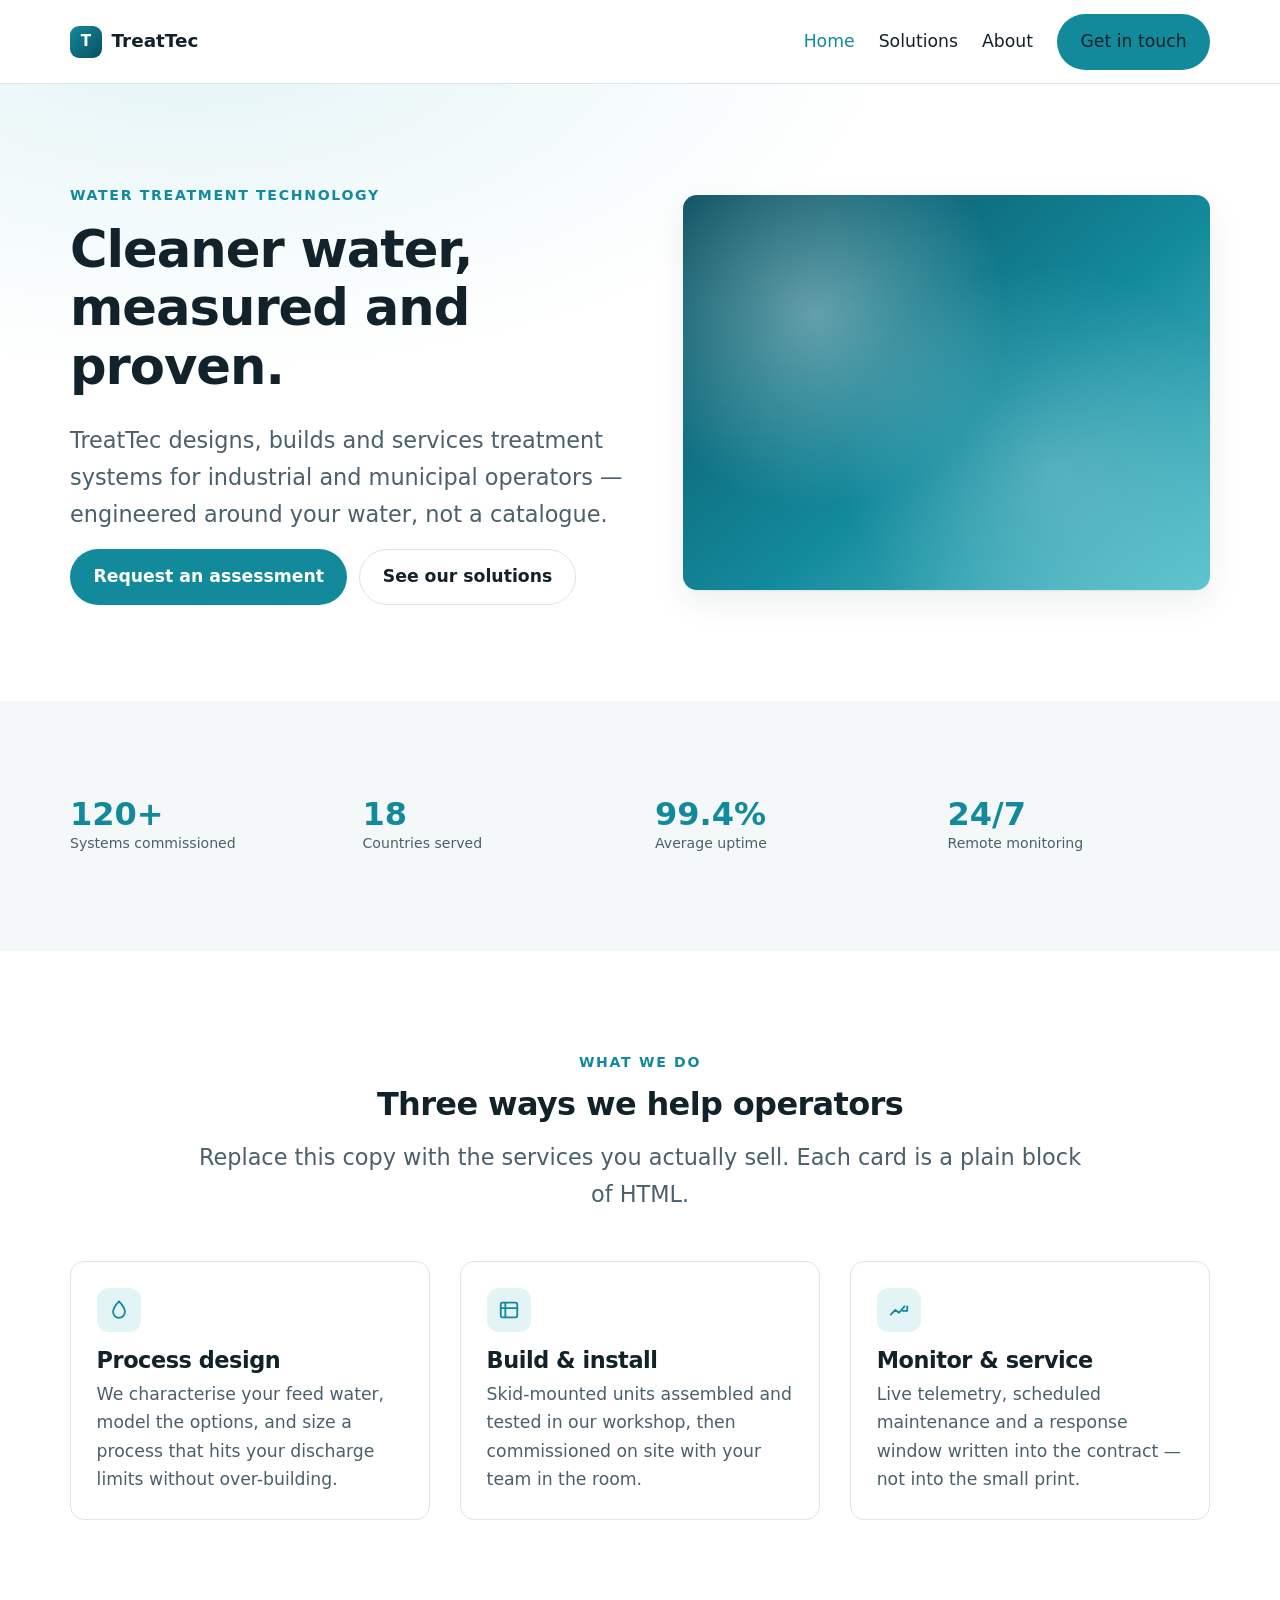
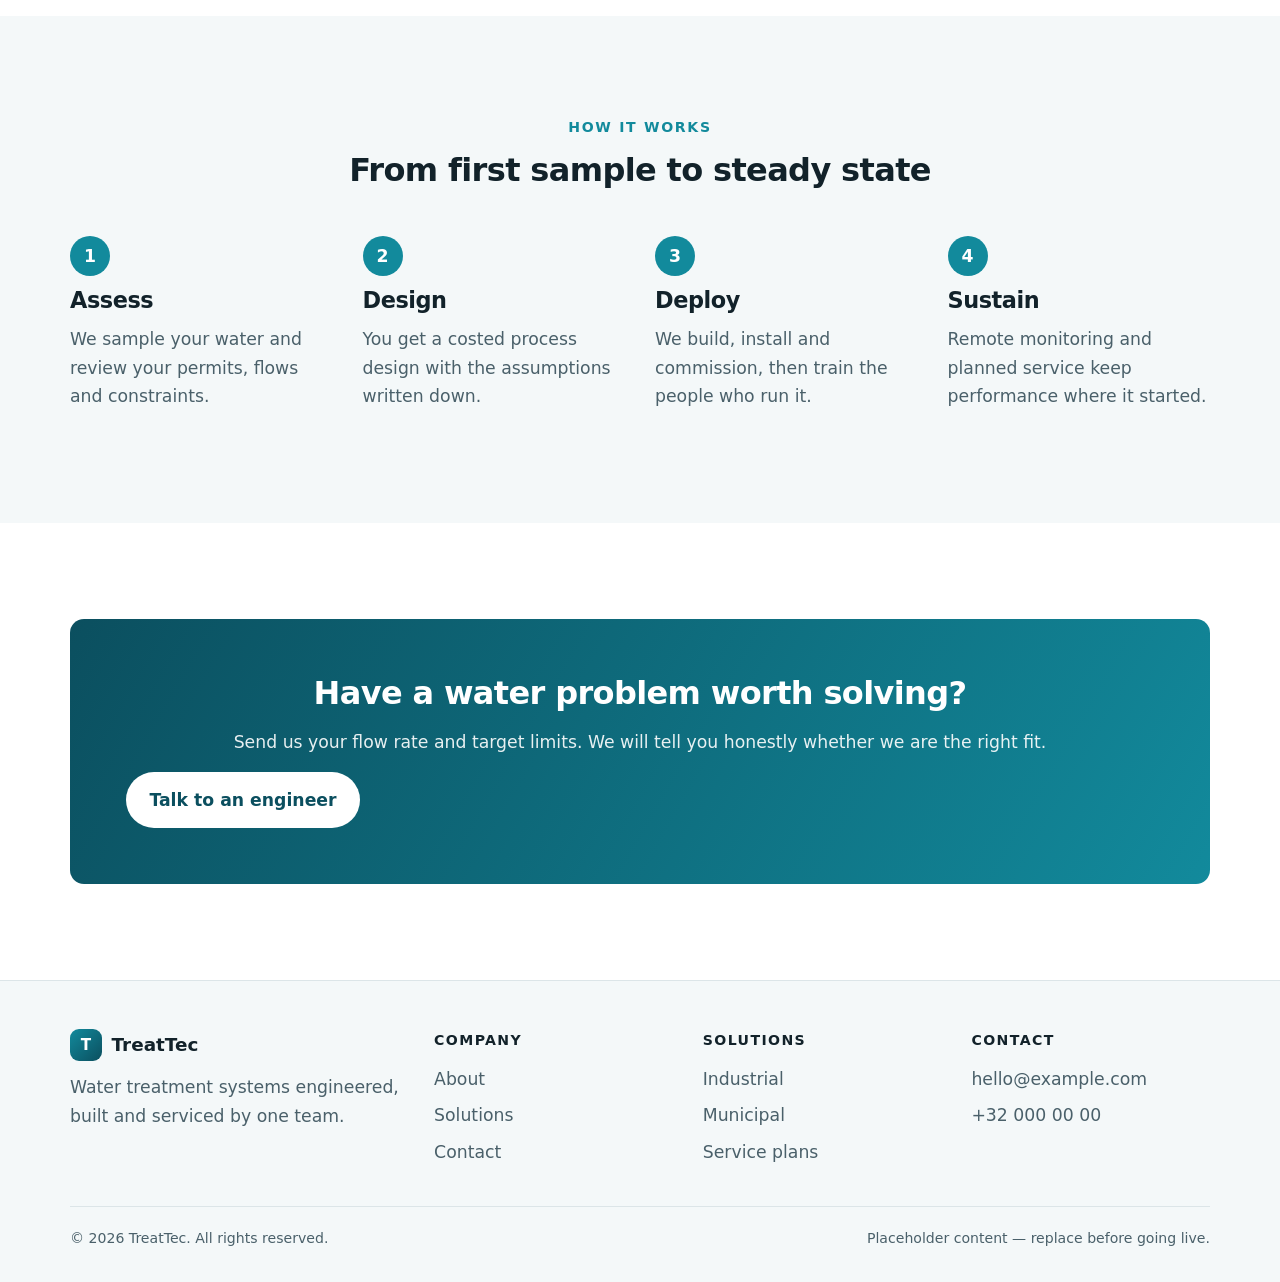
==== index.html @ 1058bcde "Add static website template Four pages (home, solutions, about, contact) plus a 404, built as plain " ====
<!doctype html>
<html lang="en">
<head>
  <meta charset="utf-8">
  <meta name="viewport" content="width=device-width, initial-scale=1">
  <title>TreatTec — Water treatment technology</title>
  <meta name="description" content="TreatTec designs, builds and services water treatment systems for industrial and municipal operators.">
  <link rel="icon" href="data:image/svg+xml,<svg xmlns='http://www.w3.org/2000/svg' viewBox='0 0 32 32'><rect width='32' height='32' rx='8' fill='%23128a9c'/><text x='16' y='22' font-family='Arial' font-size='16' font-weight='bold' fill='white' text-anchor='middle'>T</text></svg>">
  <link rel="stylesheet" href="assets/css/styles.css">
</head>
<body>
  <a class="skip-link" href="#main">Skip to content</a>

  <header class="site-header">
    <div class="wrap nav">
      <a class="brand" href="index.html">
        <span class="brand__mark" aria-hidden="true">T</span>
        TreatTec
      </a>
      <button class="nav__toggle" type="button" aria-expanded="false" aria-controls="nav-links" aria-label="Toggle menu">
        <span aria-hidden="true"></span>
      </button>
      <ul class="nav__links" id="nav-links">
        <li><a href="index.html">Home</a></li>
        <li><a href="solutions.html">Solutions</a></li>
        <li><a href="about.html">About</a></li>
        <li><a class="btn btn--primary" href="contact.html">Get in touch</a></li>
      </ul>
    </div>
  </header>

  <main id="main">

    <!-- ---------------------------------------------------------- hero -->
    <section class="hero">
      <div class="wrap hero__grid">
        <div>
          <span class="eyebrow">Water treatment technology</span>
          <h1>Cleaner water, measured and proven.</h1>
          <p class="lede">
            TreatTec designs, builds and services treatment systems for industrial
            and municipal operators — engineered around your water, not a catalogue.
          </p>
          <div class="btn-row">
            <a class="btn btn--primary" href="contact.html">Request an assessment</a>
            <a class="btn btn--ghost" href="solutions.html">See our solutions</a>
          </div>
        </div>
        <div class="hero__panel" role="img" aria-label="Abstract illustration of treated water"></div>
      </div>
    </section>

    <!-- --------------------------------------------------------- stats -->
    <section class="section section--tint">
      <div class="wrap stats">
        <div class="stat">
          <div class="stat__num">120+</div>
          <div class="stat__label">Systems commissioned</div>
        </div>
        <div class="stat">
          <div class="stat__num">18</div>
          <div class="stat__label">Countries served</div>
        </div>
        <div class="stat">
          <div class="stat__num">99.4%</div>
          <div class="stat__label">Average uptime</div>
        </div>
        <div class="stat">
          <div class="stat__num">24/7</div>
          <div class="stat__label">Remote monitoring</div>
        </div>
      </div>
    </section>

    <!-- ------------------------------------------------------ services -->
    <section class="section">
      <div class="wrap">
        <div class="center">
          <span class="eyebrow">What we do</span>
          <h2>Three ways we help operators</h2>
          <p class="lede">Replace this copy with the services you actually sell. Each card is a plain block of HTML.</p>
        </div>

        <div class="grid grid--3 reveal" style="margin-top: 3rem;">
          <article class="card">
            <div class="card__icon" aria-hidden="true">
              <svg viewBox="0 0 24 24" fill="none" stroke="currentColor" stroke-width="2" stroke-linecap="round" stroke-linejoin="round">
                <path d="M12 2.5S5.5 9.3 5.5 14a6.5 6.5 0 0 0 13 0c0-4.7-6.5-11.5-6.5-11.5Z"/>
              </svg>
            </div>
            <h3>Process design</h3>
            <p>We characterise your feed water, model the options, and size a process that hits your discharge limits without over-building.</p>
          </article>

          <article class="card">
            <div class="card__icon" aria-hidden="true">
              <svg viewBox="0 0 24 24" fill="none" stroke="currentColor" stroke-width="2" stroke-linecap="round" stroke-linejoin="round">
                <rect x="3" y="4" width="18" height="16" rx="2"/><path d="M3 10h18M8 4v16"/>
              </svg>
            </div>
            <h3>Build &amp; install</h3>
            <p>Skid-mounted units assembled and tested in our workshop, then commissioned on site with your team in the room.</p>
          </article>

          <article class="card">
            <div class="card__icon" aria-hidden="true">
              <svg viewBox="0 0 24 24" fill="none" stroke="currentColor" stroke-width="2" stroke-linecap="round" stroke-linejoin="round">
                <path d="M3 17l5-5 4 3 6-7"/><path d="M21 8v5h-5"/>
              </svg>
            </div>
            <h3>Monitor &amp; service</h3>
            <p>Live telemetry, scheduled maintenance and a response window written into the contract — not into the small print.</p>
          </article>
        </div>
      </div>
    </section>

    <!-- --------------------------------------------------------- steps -->
    <section class="section section--tint">
      <div class="wrap">
        <div class="center">
          <span class="eyebrow">How it works</span>
          <h2>From first sample to steady state</h2>
        </div>

        <div class="steps reveal" style="margin-top: 3rem;">
          <div class="step">
            <h3>Assess</h3>
            <p>We sample your water and review your permits, flows and constraints.</p>
          </div>
          <div class="step">
            <h3>Design</h3>
            <p>You get a costed process design with the assumptions written down.</p>
          </div>
          <div class="step">
            <h3>Deploy</h3>
            <p>We build, install and commission, then train the people who run it.</p>
          </div>
          <div class="step">
            <h3>Sustain</h3>
            <p>Remote monitoring and planned service keep performance where it started.</p>
          </div>
        </div>
      </div>
    </section>

    <!-- ----------------------------------------------------------- cta -->
    <section class="section">
      <div class="wrap">
        <div class="cta">
          <h2>Have a water problem worth solving?</h2>
          <p>Send us your flow rate and target limits. We will tell you honestly whether we are the right fit.</p>
          <div class="btn-row">
            <a class="btn btn--primary" href="contact.html">Talk to an engineer</a>
          </div>
        </div>
      </div>
    </section>

  </main>

  <footer class="site-footer">
    <div class="wrap">
      <div class="footer__grid">
        <div>
          <a class="brand" href="index.html">
            <span class="brand__mark" aria-hidden="true">T</span>
            TreatTec
          </a>
          <p style="margin-top: .75rem; max-width: 34ch;">Water treatment systems engineered, built and serviced by one team.</p>
        </div>
        <div>
          <h4>Company</h4>
          <ul class="footer__list">
            <li><a href="about.html">About</a></li>
            <li><a href="solutions.html">Solutions</a></li>
            <li><a href="contact.html">Contact</a></li>
          </ul>
        </div>
        <div>
          <h4>Solutions</h4>
          <ul class="footer__list">
            <li><a href="solutions.html#industrial">Industrial</a></li>
            <li><a href="solutions.html#municipal">Municipal</a></li>
            <li><a href="solutions.html#service">Service plans</a></li>
          </ul>
        </div>
        <div>
          <h4>Contact</h4>
          <ul class="footer__list">
            <li><a href="mailto:hello@example.com">hello@example.com</a></li>
            <li><a href="tel:+3200000000">+32 000 00 00</a></li>
          </ul>
        </div>
      </div>
      <div class="footer__bottom">
        <span>&copy; <span data-year>2026</span> TreatTec. All rights reserved.</span>
        <span>Placeholder content — replace before going live.</span>
      </div>
    </div>
  </footer>

  <script src="assets/js/main.js"></script>
</body>
</html>
---- assets/css/styles.css ----
/* ==========================================================================
   TreatTec - site styles
   Rebrand the whole site by editing the tokens in :root.
   ========================================================================== */

:root {
  /* Brand */
  --brand-900: #062a33;
  --brand-700: #0b4f5f;
  --brand-500: #128a9c;
  --brand-300: #5cc4cf;
  --brand-100: #e3f4f6;
  --accent:    #7bc96f;

  /* Neutrals */
  --ink:       #12222a;
  --ink-soft:  #4a606a;
  --line:      #dce5e8;
  --surface:   #ffffff;
  --surface-2: #f4f8f9;

  /* Type */
  --font-sans: "Inter", system-ui, -apple-system, "Segoe UI", Roboto, Arial, sans-serif;
  --step--1: clamp(0.82rem, 0.8rem + 0.1vw, 0.9rem);
  --step-0:  clamp(1rem, 0.96rem + 0.2vw, 1.08rem);
  --step-1:  clamp(1.2rem, 1.1rem + 0.5vw, 1.4rem);
  --step-2:  clamp(1.5rem, 1.3rem + 1vw, 2rem);
  --step-3:  clamp(2rem, 1.6rem + 2vw, 3.25rem);

  /* Layout */
  --wrap: 1140px;
  --gap: clamp(1rem, 0.6rem + 1.6vw, 2rem);
  --radius: 14px;
  --shadow: 0 1px 2px rgba(6, 42, 51, .06), 0 12px 32px rgba(6, 42, 51, .08);
}

@media (prefers-color-scheme: dark) {
  :root {
    --ink:       #e8f1f3;
    --ink-soft:  #a3b8bf;
    --line:      #1e3a43;
    --surface:   #0a1f26;
    --surface-2: #0e2a33;
    --brand-100: #0f3a45;
    --shadow: 0 1px 2px rgba(0,0,0,.4), 0 12px 32px rgba(0,0,0,.45);
  }
}

/* --------------------------------------------------------------- base --- */
*, *::before, *::after { box-sizing: border-box; }

html { scroll-behavior: smooth; }
@media (prefers-reduced-motion: reduce) {
  html { scroll-behavior: auto; }
  * { animation: none !important; transition: none !important; }
}

body {
  margin: 0;
  font-family: var(--font-sans);
  font-size: var(--step-0);
  line-height: 1.65;
  color: var(--ink);
  background: var(--surface);
  -webkit-font-smoothing: antialiased;
}

h1, h2, h3 { line-height: 1.15; letter-spacing: -0.02em; margin: 0 0 .5em; }
h1 { font-size: var(--step-3); }
h2 { font-size: var(--step-2); }
h3 { font-size: var(--step-1); }
p  { margin: 0 0 1rem; color: var(--ink-soft); }
img { max-width: 100%; height: auto; display: block; }

a { color: var(--brand-500); text-decoration-thickness: 1px; text-underline-offset: 3px; }
a:hover { color: var(--brand-700); }

:focus-visible { outline: 3px solid var(--brand-300); outline-offset: 2px; border-radius: 4px; }

.wrap { width: min(100% - 2rem, var(--wrap)); margin-inline: auto; }
.section { padding: clamp(3rem, 2rem + 5vw, 6rem) 0; }
.section--tint { background: var(--surface-2); }
.center { text-align: center; }
.lede { font-size: var(--step-1); color: var(--ink-soft); max-width: 62ch; }
.center .lede { margin-inline: auto; }
.eyebrow {
  display: inline-block; margin-bottom: .75rem;
  font-size: var(--step--1); font-weight: 600; letter-spacing: .12em;
  text-transform: uppercase; color: var(--brand-500);
}
.skip-link {
  position: absolute; left: -9999px; top: 0; z-index: 100;
  padding: .75rem 1rem; background: var(--brand-700); color: #fff; border-radius: 0 0 8px 0;
}
.skip-link:focus { left: 0; }

/* ------------------------------------------------------------ buttons --- */
.btn {
  display: inline-flex; align-items: center; gap: .5rem;
  padding: .8rem 1.4rem; border: 1px solid transparent; border-radius: 999px;
  font-weight: 600; font-size: var(--step-0); text-decoration: none; cursor: pointer;
  transition: transform .15s ease, background-color .15s ease, border-color .15s ease;
}
.btn:hover { transform: translateY(-1px); }
.btn--primary { background: var(--brand-500); color: #fff; }
.btn--primary:hover { background: var(--brand-700); color: #fff; }
.btn--ghost { border-color: var(--line); color: var(--ink); background: transparent; }
.btn--ghost:hover { border-color: var(--brand-500); color: var(--brand-500); }
.btn-row { display: flex; flex-wrap: wrap; gap: .75rem; }
.center .btn-row { justify-content: center; }

/* ------------------------------------------------------------- header --- */
.site-header {
  position: sticky; top: 0; z-index: 50;
  background: var(--surface);
  border-bottom: 1px solid var(--line);
}
.nav { position: relative; display: flex; align-items: center; justify-content: space-between; gap: 1rem; padding: .85rem 0; }
.brand { display: inline-flex; align-items: center; gap: .6rem; font-weight: 700; font-size: 1.15rem; color: var(--ink); text-decoration: none; }
.brand__mark {
  width: 32px; height: 32px; border-radius: 9px; flex: none;
  background: linear-gradient(135deg, var(--brand-500), var(--brand-700));
  display: grid; place-items: center; color: #fff; font-size: .95rem; font-weight: 700;
}
.nav__links { display: flex; align-items: center; gap: 1.5rem; list-style: none; margin: 0; padding: 0; }
.nav__links a { color: var(--ink); text-decoration: none; font-weight: 500; }
.nav__links a:hover, .nav__links a[aria-current="page"] { color: var(--brand-500); }
.nav__toggle {
  display: none; width: 44px; height: 44px; border: 1px solid var(--line);
  border-radius: 10px; background: transparent; color: var(--ink); cursor: pointer;
}
.nav__toggle span, .nav__toggle span::before, .nav__toggle span::after {
  content: ""; display: block; width: 18px; height: 2px; background: currentColor; margin-inline: auto;
  transition: transform .2s ease, opacity .2s ease;
}
.nav__toggle span::before { transform: translateY(-6px); }
.nav__toggle span::after  { transform: translateY(4px); }
.nav__toggle[aria-expanded="true"] span { background: transparent; }
.nav__toggle[aria-expanded="true"] span::before { transform: rotate(45deg); }
.nav__toggle[aria-expanded="true"] span::after  { transform: rotate(-45deg) translateY(-1px); }

@media (max-width: 820px) {
  .nav__toggle { display: block; }
  .nav__links {
    position: absolute; inset: 100% 0 auto 0;
    flex-direction: column; align-items: stretch; gap: 0;
    background: var(--surface); border-bottom: 1px solid var(--line);
    padding: .5rem 1rem 1rem;
  }
  .nav__links[hidden] { display: none; }
  .nav__links li { border-top: 1px solid var(--line); }
  .nav__links a { display: block; padding: .85rem .25rem; }
  .nav__links .btn { margin-top: .75rem; justify-content: center; }
}

/* --------------------------------------------------------------- hero --- */
.hero {
  position: relative; overflow: hidden;
  background: radial-gradient(1000px 500px at 15% -10%, var(--brand-100), transparent 70%);
}
.hero__grid {
  display: grid; gap: var(--gap); align-items: center;
  grid-template-columns: 1.05fr .95fr;
  padding: clamp(3rem, 2rem + 5vw, 6rem) 0;
}
@media (max-width: 900px) { .hero__grid { grid-template-columns: 1fr; } }
.hero__panel {
  aspect-ratio: 4 / 3; border-radius: var(--radius); box-shadow: var(--shadow);
  background: linear-gradient(140deg, var(--brand-700), var(--brand-500) 55%, var(--brand-300));
  position: relative; overflow: hidden;
}
.hero__panel::after {
  content: ""; position: absolute; inset: 0;
  background:
    radial-gradient(circle at 25% 30%, rgba(255,255,255,.35), transparent 40%),
    radial-gradient(circle at 70% 70%, rgba(255,255,255,.2), transparent 45%);
}

/* -------------------------------------------------------------- cards --- */
.grid { display: grid; gap: var(--gap); }
.grid--3 { grid-template-columns: repeat(auto-fit, minmax(260px, 1fr)); }
.grid--2 { grid-template-columns: repeat(auto-fit, minmax(320px, 1fr)); }

.card {
  background: var(--surface); border: 1px solid var(--line);
  border-radius: var(--radius); padding: 1.6rem;
  transition: transform .18s ease, box-shadow .18s ease;
}
.card:hover { transform: translateY(-3px); box-shadow: var(--shadow); }
.card h3 { margin-bottom: .4rem; }
.card p:last-child { margin-bottom: 0; }
.card__icon {
  width: 44px; height: 44px; border-radius: 12px; margin-bottom: 1rem;
  display: grid; place-items: center;
  background: var(--brand-100); color: var(--brand-500);
}
.card__icon svg { width: 22px; height: 22px; }

/* -------------------------------------------------------------- stats --- */
.stats { display: grid; gap: var(--gap); grid-template-columns: repeat(auto-fit, minmax(180px, 1fr)); }
.stat__num { font-size: var(--step-2); font-weight: 700; color: var(--brand-500); line-height: 1.1; }
.stat__label { color: var(--ink-soft); font-size: var(--step--1); }

/* -------------------------------------------------------------- steps --- */
.steps { counter-reset: step; display: grid; gap: var(--gap); grid-template-columns: repeat(auto-fit, minmax(240px, 1fr)); }
.step { position: relative; padding-top: 3.25rem; }
.step::before {
  counter-increment: step; content: counter(step);
  position: absolute; top: 0; left: 0;
  width: 2.5rem; height: 2.5rem; border-radius: 50%;
  display: grid; place-items: center; font-weight: 700;
  background: var(--brand-500); color: #fff;
}

/* ---------------------------------------------------------------- cta --- */
.cta {
  background: linear-gradient(120deg, var(--brand-700), var(--brand-500));
  color: #fff; border-radius: var(--radius); padding: clamp(2rem, 1.5rem + 3vw, 3.5rem);
  text-align: center;
}
.cta h2, .cta p { color: #fff; }
.cta p { opacity: .9; }
.cta .btn--primary { background: #fff; color: var(--brand-700); }
.cta .btn--primary:hover { background: var(--brand-100); color: var(--brand-900); }

/* -------------------------------------------------------------- forms --- */
.form { display: grid; gap: 1rem; }
.field { display: grid; gap: .35rem; }
.field label { font-weight: 600; font-size: var(--step--1); }
.field input, .field textarea, .field select {
  width: 100%; padding: .75rem .9rem; font: inherit; color: var(--ink);
  background: var(--surface); border: 1px solid var(--line); border-radius: 10px;
}
.field input:focus, .field textarea:focus, .field select:focus {
  border-color: var(--brand-500); outline: none; box-shadow: 0 0 0 3px var(--brand-100);
}
.field textarea { min-height: 140px; resize: vertical; }
.form__note { font-size: var(--step--1); }
.form__status { margin: 0; font-weight: 600; color: var(--brand-500); }

/* ------------------------------------------------------------- footer --- */
.site-footer { border-top: 1px solid var(--line); background: var(--surface-2); padding: 3rem 0 2rem; }
.footer__grid { display: grid; gap: var(--gap); grid-template-columns: 1.4fr repeat(3, 1fr); }
@media (max-width: 820px) { .footer__grid { grid-template-columns: 1fr 1fr; } }
.footer__grid h4 { margin: 0 0 .75rem; font-size: var(--step--1); text-transform: uppercase; letter-spacing: .1em; color: var(--ink); }
.footer__list { list-style: none; margin: 0; padding: 0; display: grid; gap: .5rem; }
.footer__list a { color: var(--ink-soft); text-decoration: none; }
.footer__list a:hover { color: var(--brand-500); }
.footer__bottom {
  margin-top: 2.5rem; padding-top: 1.25rem; border-top: 1px solid var(--line);
  display: flex; flex-wrap: wrap; gap: .5rem 1.5rem; justify-content: space-between;
  font-size: var(--step--1); color: var(--ink-soft);
}

/* ------------------------------------------------------------- reveal --- */
.reveal { opacity: 0; transform: translateY(14px); transition: opacity .5s ease, transform .5s ease; }
.reveal.is-visible { opacity: 1; transform: none; }
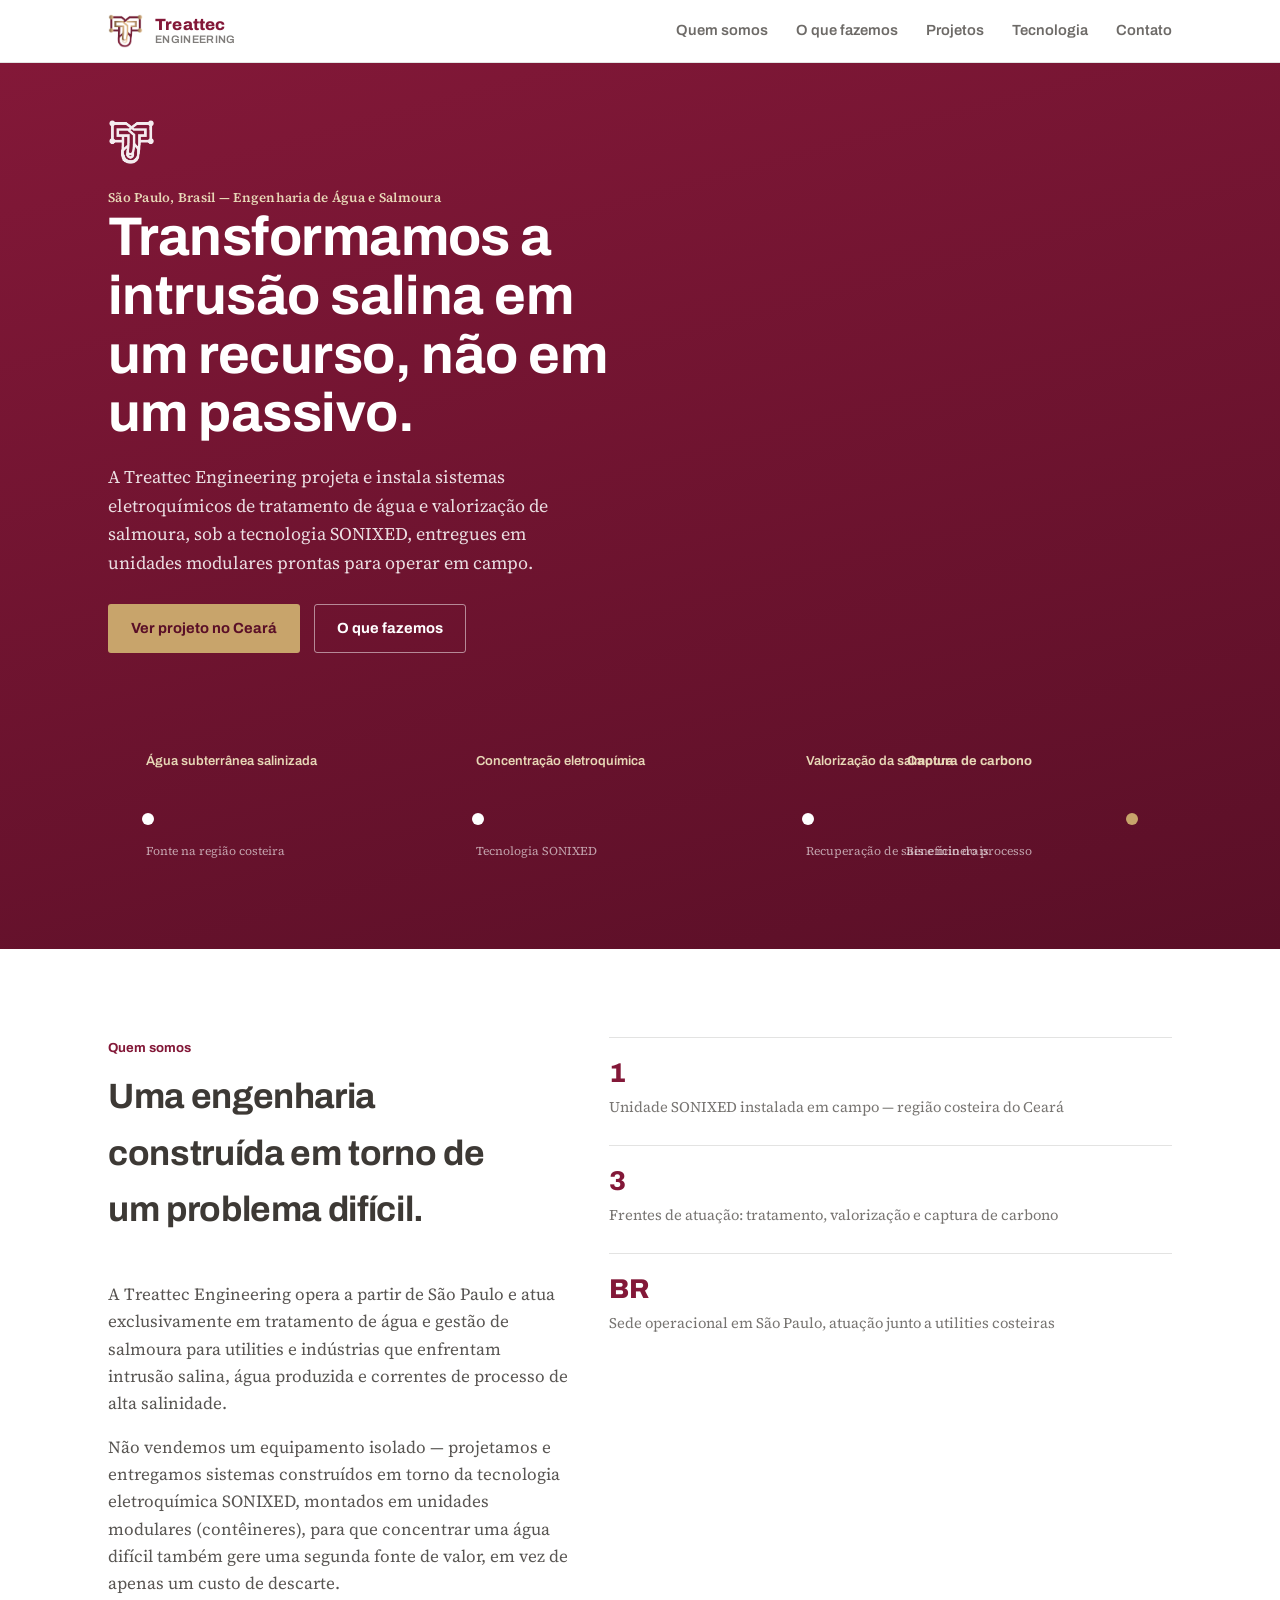
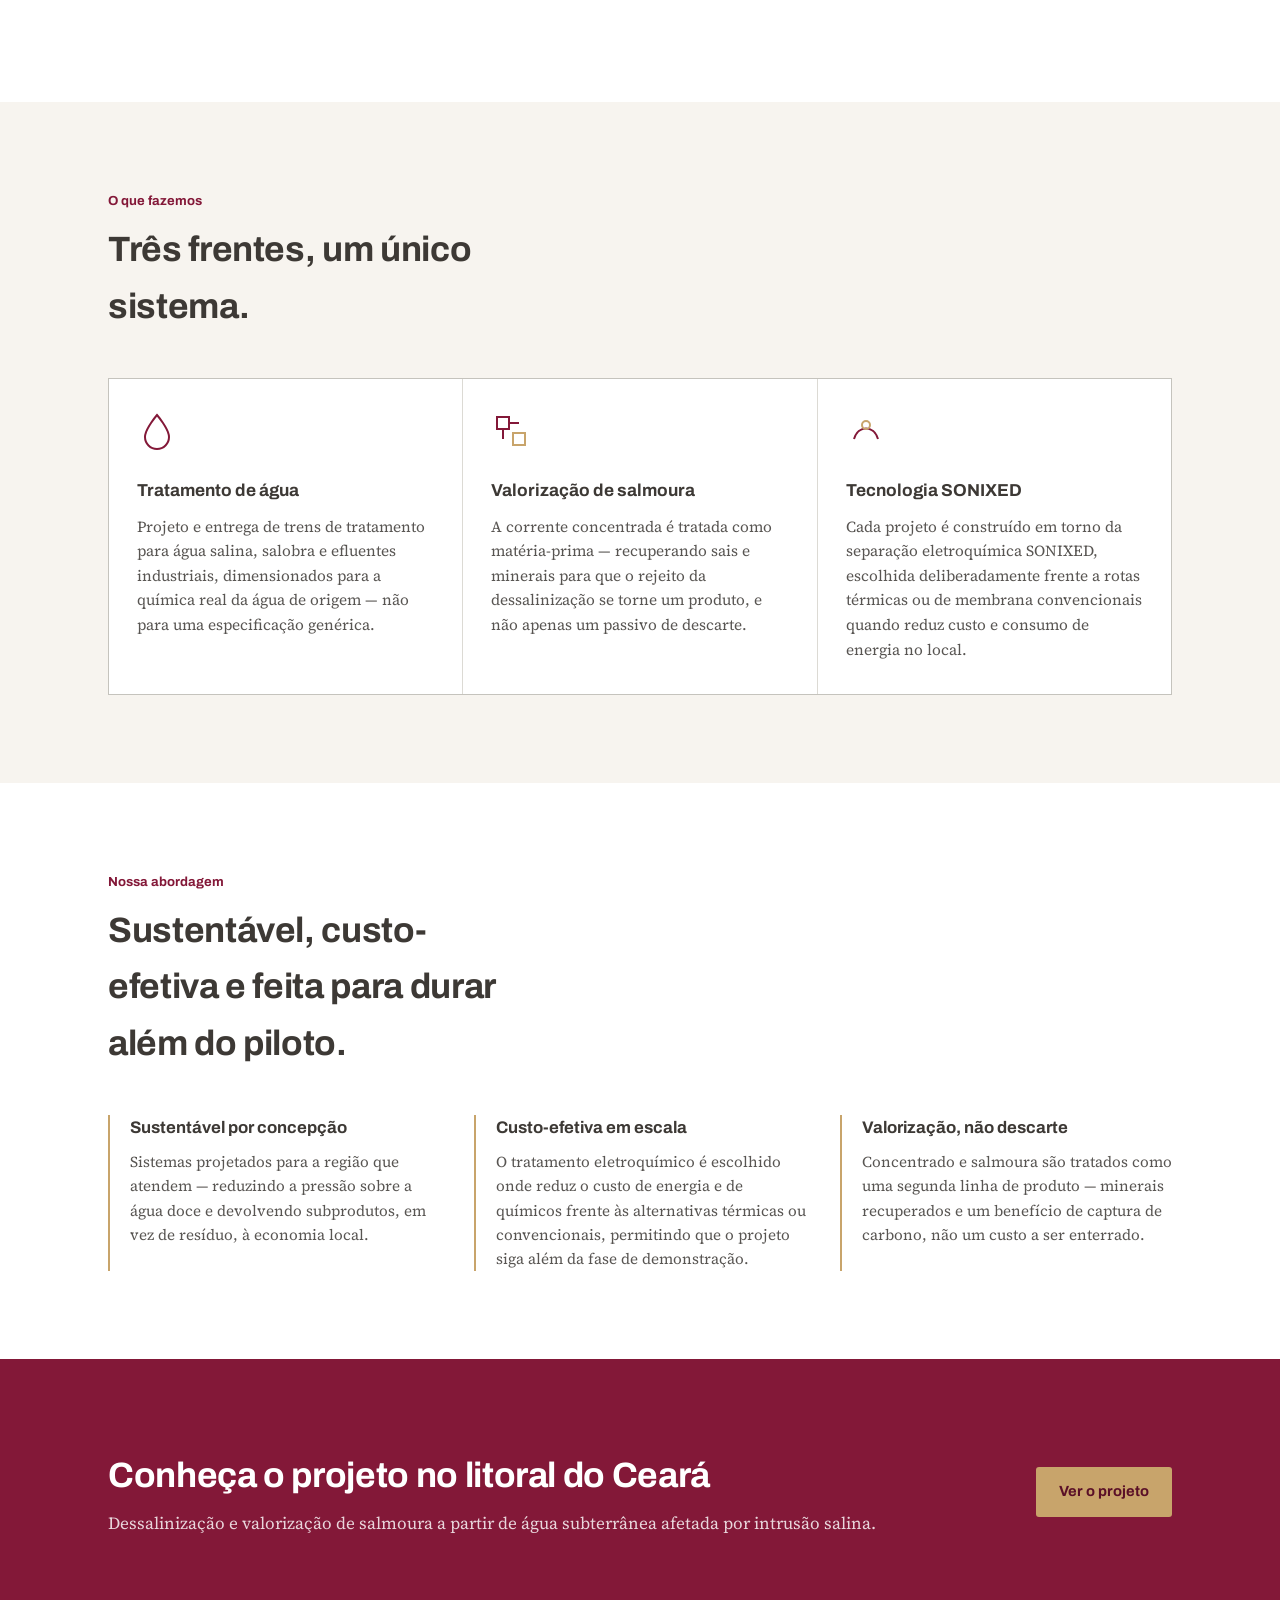
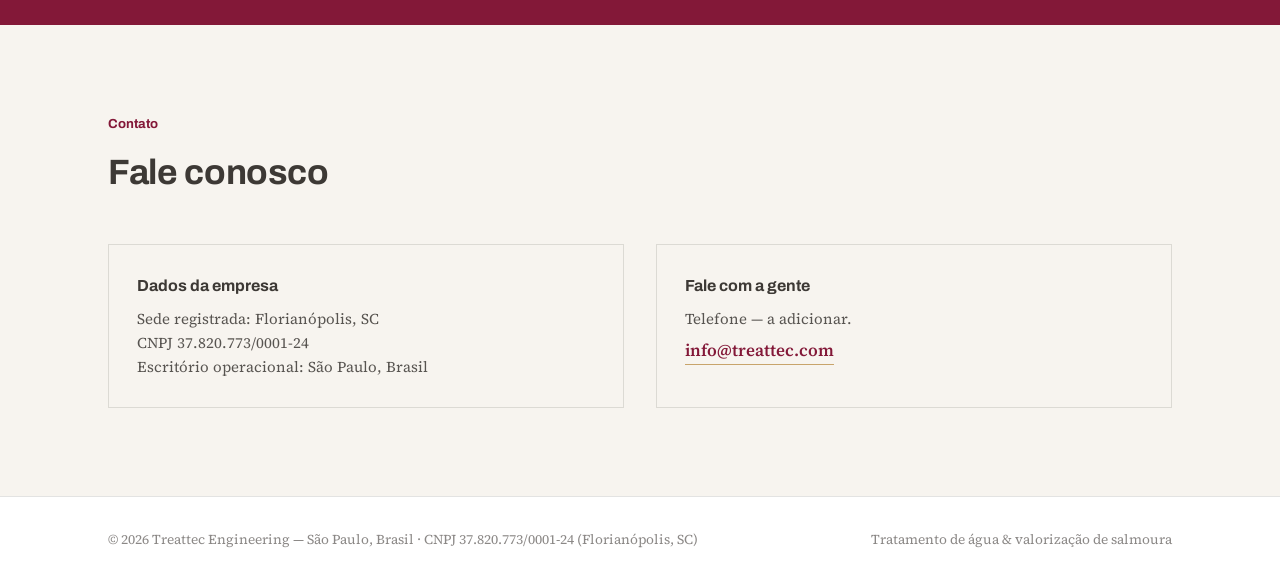
==== commit a9725616: "updating the treatec site" ====
--- a/index.html
+++ b/index.html
@@ -1,205 +1,195 @@
-<!doctype html>
-<html lang="en">
+<!DOCTYPE html>
+<html lang="pt-BR">
 <head>
-  <meta charset="utf-8">
-  <meta name="viewport" content="width=device-width, initial-scale=1">
-  <title>TreatTec — Water treatment technology</title>
-  <meta name="description" content="TreatTec designs, builds and services water treatment systems for industrial and municipal operators.">
-  <link rel="icon" href="data:image/svg+xml,<svg xmlns='http://www.w3.org/2000/svg' viewBox='0 0 32 32'><rect width='32' height='32' rx='8' fill='%23128a9c'/><text x='16' y='22' font-family='Arial' font-size='16' font-weight='bold' fill='white' text-anchor='middle'>T</text></svg>">
-  <link rel="stylesheet" href="assets/css/styles.css">
+<meta charset="UTF-8">
+<meta name="viewport" content="width=device-width, initial-scale=1, viewport-fit=cover">
+<title>Treattec Engineering — Tratamento de Água e Valorização de Salmoura</title>
+<link rel="preconnect" href="https://fonts.googleapis.com">
+<link rel="preconnect" href="https://fonts.gstatic.com" crossorigin>
+<link href="https://fonts.googleapis.com/css2?family=Archivo:wght@500;600;700;800&family=Source+Serif+4:opsz,wght@8..60,400;8..60,500;8..60,600&display=swap" rel="stylesheet">
+<link rel="stylesheet" href="style.css">
 </head>
 <body>
-  <a class="skip-link" href="#main">Skip to content</a>
 
-  <header class="site-header">
-    <div class="wrap nav">
-      <a class="brand" href="index.html">
-        <span class="brand__mark" aria-hidden="true">T</span>
-        TreatTec
-      </a>
-      <button class="nav__toggle" type="button" aria-expanded="false" aria-controls="nav-links" aria-label="Toggle menu">
-        <span aria-hidden="true"></span>
-      </button>
-      <ul class="nav__links" id="nav-links">
-        <li><a href="index.html">Home</a></li>
-        <li><a href="solutions.html">Solutions</a></li>
-        <li><a href="about.html">About</a></li>
-        <li><a class="btn btn--primary" href="contact.html">Get in touch</a></li>
-      </ul>
+<header>
+  <nav class="wrap">
+    <a class="brand" href="index.html">
+      <img src="assets/img/logo-mark.png" alt="Treattec">
+      <div class="brand-text">
+        <span class="brand-name">Treattec</span>
+        <span class="brand-sub">ENGINEERING</span>
+      </div>
+    </a>
+    <div class="navlinks">
+      <a href="index.html#quem-somos">Quem somos</a>
+      <a href="index.html#o-que-fazemos">O que fazemos</a>
+      <a href="projetos.html">Projetos</a>
+      <a href="tecnologia.html">Tecnologia</a>
+      <a href="index.html#contato">Contato</a>
     </div>
-  </header>
+  </nav>
+</header>
 
-  <main id="main">
-
-    <!-- ---------------------------------------------------------- hero -->
-    <section class="hero">
-      <div class="wrap hero__grid">
-        <div>
-          <span class="eyebrow">Water treatment technology</span>
-          <h1>Cleaner water, measured and proven.</h1>
-          <p class="lede">
-            TreatTec designs, builds and services treatment systems for industrial
-            and municipal operators — engineered around your water, not a catalogue.
-          </p>
-          <div class="btn-row">
-            <a class="btn btn--primary" href="contact.html">Request an assessment</a>
-            <a class="btn btn--ghost" href="solutions.html">See our solutions</a>
-          </div>
-        </div>
-        <div class="hero__panel" role="img" aria-label="Abstract illustration of treated water"></div>
-      </div>
-    </section>
-
-    <!-- --------------------------------------------------------- stats -->
-    <section class="section section--tint">
-      <div class="wrap stats">
-        <div class="stat">
-          <div class="stat__num">120+</div>
-          <div class="stat__label">Systems commissioned</div>
-        </div>
-        <div class="stat">
-          <div class="stat__num">18</div>
-          <div class="stat__label">Countries served</div>
-        </div>
-        <div class="stat">
-          <div class="stat__num">99.4%</div>
-          <div class="stat__label">Average uptime</div>
-        </div>
-        <div class="stat">
-          <div class="stat__num">24/7</div>
-          <div class="stat__label">Remote monitoring</div>
-        </div>
-      </div>
-    </section>
-
-    <!-- ------------------------------------------------------ services -->
-    <section class="section">
-      <div class="wrap">
-        <div class="center">
-          <span class="eyebrow">What we do</span>
-          <h2>Three ways we help operators</h2>
-          <p class="lede">Replace this copy with the services you actually sell. Each card is a plain block of HTML.</p>
-        </div>
-
-        <div class="grid grid--3 reveal" style="margin-top: 3rem;">
-          <article class="card">
-            <div class="card__icon" aria-hidden="true">
-              <svg viewBox="0 0 24 24" fill="none" stroke="currentColor" stroke-width="2" stroke-linecap="round" stroke-linejoin="round">
-                <path d="M12 2.5S5.5 9.3 5.5 14a6.5 6.5 0 0 0 13 0c0-4.7-6.5-11.5-6.5-11.5Z"/>
-              </svg>
-            </div>
-            <h3>Process design</h3>
-            <p>We characterise your feed water, model the options, and size a process that hits your discharge limits without over-building.</p>
-          </article>
-
-          <article class="card">
-            <div class="card__icon" aria-hidden="true">
-              <svg viewBox="0 0 24 24" fill="none" stroke="currentColor" stroke-width="2" stroke-linecap="round" stroke-linejoin="round">
-                <rect x="3" y="4" width="18" height="16" rx="2"/><path d="M3 10h18M8 4v16"/>
-              </svg>
-            </div>
-            <h3>Build &amp; install</h3>
-            <p>Skid-mounted units assembled and tested in our workshop, then commissioned on site with your team in the room.</p>
-          </article>
-
-          <article class="card">
-            <div class="card__icon" aria-hidden="true">
-              <svg viewBox="0 0 24 24" fill="none" stroke="currentColor" stroke-width="2" stroke-linecap="round" stroke-linejoin="round">
-                <path d="M3 17l5-5 4 3 6-7"/><path d="M21 8v5h-5"/>
-              </svg>
-            </div>
-            <h3>Monitor &amp; service</h3>
-            <p>Live telemetry, scheduled maintenance and a response window written into the contract — not into the small print.</p>
-          </article>
-        </div>
-      </div>
-    </section>
-
-    <!-- --------------------------------------------------------- steps -->
-    <section class="section section--tint">
-      <div class="wrap">
-        <div class="center">
-          <span class="eyebrow">How it works</span>
-          <h2>From first sample to steady state</h2>
-        </div>
-
-        <div class="steps reveal" style="margin-top: 3rem;">
-          <div class="step">
-            <h3>Assess</h3>
-            <p>We sample your water and review your permits, flows and constraints.</p>
-          </div>
-          <div class="step">
-            <h3>Design</h3>
-            <p>You get a costed process design with the assumptions written down.</p>
-          </div>
-          <div class="step">
-            <h3>Deploy</h3>
-            <p>We build, install and commission, then train the people who run it.</p>
-          </div>
-          <div class="step">
-            <h3>Sustain</h3>
-            <p>Remote monitoring and planned service keep performance where it started.</p>
-          </div>
-        </div>
-      </div>
-    </section>
-
-    <!-- ----------------------------------------------------------- cta -->
-    <section class="section">
-      <div class="wrap">
-        <div class="cta">
-          <h2>Have a water problem worth solving?</h2>
-          <p>Send us your flow rate and target limits. We will tell you honestly whether we are the right fit.</p>
-          <div class="btn-row">
-            <a class="btn btn--primary" href="contact.html">Talk to an engineer</a>
-          </div>
-        </div>
-      </div>
-    </section>
-
-  </main>
-
-  <footer class="site-footer">
-    <div class="wrap">
-      <div class="footer__grid">
-        <div>
-          <a class="brand" href="index.html">
-            <span class="brand__mark" aria-hidden="true">T</span>
-            TreatTec
-          </a>
-          <p style="margin-top: .75rem; max-width: 34ch;">Water treatment systems engineered, built and serviced by one team.</p>
-        </div>
-        <div>
-          <h4>Company</h4>
-          <ul class="footer__list">
-            <li><a href="about.html">About</a></li>
-            <li><a href="solutions.html">Solutions</a></li>
-            <li><a href="contact.html">Contact</a></li>
-          </ul>
-        </div>
-        <div>
-          <h4>Solutions</h4>
-          <ul class="footer__list">
-            <li><a href="solutions.html#industrial">Industrial</a></li>
-            <li><a href="solutions.html#municipal">Municipal</a></li>
-            <li><a href="solutions.html#service">Service plans</a></li>
-          </ul>
-        </div>
-        <div>
-          <h4>Contact</h4>
-          <ul class="footer__list">
-            <li><a href="mailto:hello@example.com">hello@example.com</a></li>
-            <li><a href="tel:+3200000000">+32 000 00 00</a></li>
-          </ul>
-        </div>
-      </div>
-      <div class="footer__bottom">
-        <span>&copy; <span data-year>2026</span> TreatTec. All rights reserved.</span>
-        <span>Placeholder content — replace before going live.</span>
+<section class="hero">
+  <div class="wrap">
+    <div>
+      <img class="hero-mark" src="assets/img/logo-mark.png" alt="">
+      <div class="eyebrow">São Paulo, Brasil — Engenharia de Água e Salmoura</div>
+      <h1>Transformamos a intrusão salina em um recurso, não em um passivo.</h1>
+      <p class="lede">A Treattec Engineering projeta e instala sistemas eletroquímicos de tratamento de água e valorização de salmoura, sob a tecnologia SONIXED, entregues em unidades modulares prontas para operar em campo.</p>
+      <div class="hero-actions">
+        <a class="btn btn-gold" href="projetos.html">Ver projeto no Ceará</a>
+        <a class="btn btn-outline" href="#o-que-fazemos">O que fazemos</a>
       </div>
     </div>
-  </footer>
+    <div class="hero-diagram">
+      <svg viewBox="0 0 1064 260" xmlns="http://www.w3.org/2000/svg" role="img" aria-label="Fluxo do processo: água subterrânea salinizada é concentrada, valorizada em produtos de salmoura, e captura carbono">
+        <defs>
+          <linearGradient id="flowline" x1="0" y1="0" x2="1" y2="0">
+            <stop offset="0%" stop-color="#C8A46B"/>
+            <stop offset="100%" stop-color="#E7D7B6"/>
+          </linearGradient>
+        </defs>
+        <line x1="40" y1="130" x2="1024" y2="130" stroke="url(#flowline)" stroke-width="2" stroke-dasharray="2 6"/>
+        <g transform="translate(40,90)">
+          <circle cx="0" cy="40" r="6" fill="#FFFFFF"/>
+          <text x="-2" y="-14" fill="#E7D7B6" font-family="Archivo, sans-serif" font-size="13" font-weight="600">Água subterrânea salinizada</text>
+          <text x="-2" y="76" fill="rgba(255,255,255,0.6)" font-family="Source Serif 4, serif" font-size="12">Fonte na região costeira</text>
+        </g>
+        <g transform="translate(370,90)">
+          <circle cx="0" cy="40" r="6" fill="#FFFFFF"/>
+          <text x="-2" y="-14" fill="#E7D7B6" font-family="Archivo, sans-serif" font-size="13" font-weight="600">Concentração eletroquímica</text>
+          <text x="-2" y="76" fill="rgba(255,255,255,0.6)" font-family="Source Serif 4, serif" font-size="12">Tecnologia SONIXED</text>
+        </g>
+        <g transform="translate(700,90)">
+          <circle cx="0" cy="40" r="6" fill="#FFFFFF"/>
+          <text x="-2" y="-14" fill="#E7D7B6" font-family="Archivo, sans-serif" font-size="13" font-weight="600">Valorização da salmoura</text>
+          <text x="-2" y="76" fill="rgba(255,255,255,0.6)" font-family="Source Serif 4, serif" font-size="12">Recuperação de sais e minerais</text>
+        </g>
+        <g transform="translate(1024,90)">
+          <circle cx="0" cy="40" r="6" fill="#C8A46B"/>
+          <text x="-100" y="-14" fill="#E7D7B6" font-family="Archivo, sans-serif" font-size="13" font-weight="700" text-anchor="end">Captura de carbono</text>
+          <text x="-100" y="76" fill="rgba(255,255,255,0.6)" font-family="Source Serif 4, serif" font-size="12" text-anchor="end">Benefício do processo</text>
+        </g>
+      </svg>
+    </div>
+  </div>
+</section>
 
-  <script src="assets/js/main.js"></script>
+<section id="quem-somos">
+  <div class="wrap about-grid">
+    <div>
+      <div class="section-head">
+        <div class="label">Quem somos</div>
+        <h2>Uma engenharia construída em torno de um problema difícil.</h2>
+      </div>
+      <div class="prose">
+        <p>A Treattec Engineering opera a partir de São Paulo e atua exclusivamente em tratamento de água e gestão de salmoura para utilities e indústrias que enfrentam intrusão salina, água produzida e correntes de processo de alta salinidade.</p>
+        <p>Não vendemos um equipamento isolado — projetamos e entregamos sistemas construídos em torno da tecnologia eletroquímica SONIXED, montados em unidades modulares (contêineres), para que concentrar uma água difícil também gere uma segunda fonte de valor, em vez de apenas um custo de descarte.</p>
+      </div>
+    </div>
+    <div class="stat-block">
+      <div class="stat">
+        <div class="num">1</div>
+        <div class="cap">Unidade SONIXED instalada em campo — região costeira do Ceará</div>
+      </div>
+      <div class="stat">
+        <div class="num">3</div>
+        <div class="cap">Frentes de atuação: tratamento, valorização e captura de carbono</div>
+      </div>
+      <div class="stat">
+        <div class="num">BR</div>
+        <div class="cap">Sede operacional em São Paulo, atuação junto a utilities costeiras</div>
+      </div>
+    </div>
+  </div>
+</section>
+
+<section id="o-que-fazemos" class="band-alt">
+  <div class="wrap">
+    <div class="section-head">
+      <div class="label">O que fazemos</div>
+      <h2>Três frentes, um único sistema.</h2>
+    </div>
+    <div class="services">
+      <div class="service">
+        <svg class="icon" viewBox="0 0 40 40" fill="none"><path d="M20 4C20 4 8 18 8 26a12 12 0 0 0 24 0C32 18 20 4 20 4Z" stroke="#831838" stroke-width="2"/></svg>
+        <h3>Tratamento de água</h3>
+        <p>Projeto e entrega de trens de tratamento para água salina, salobra e efluentes industriais, dimensionados para a química real da água de origem — não para uma especificação genérica.</p>
+      </div>
+      <div class="service">
+        <svg class="icon" viewBox="0 0 40 40" fill="none"><rect x="6" y="6" width="12" height="12" stroke="#831838" stroke-width="2"/><rect x="22" y="22" width="12" height="12" stroke="#C8A46B" stroke-width="2"/><path d="M18 12h10M12 18v10" stroke="#831838" stroke-width="2"/></svg>
+        <h3>Valorização de salmoura</h3>
+        <p>A corrente concentrada é tratada como matéria-prima — recuperando sais e minerais para que o rejeito da dessalinização se torne um produto, e não apenas um passivo de descarte.</p>
+      </div>
+      <div class="service">
+        <svg class="icon" viewBox="0 0 40 40" fill="none"><path d="M8 28c4-14 20-14 24 0" stroke="#831838" stroke-width="2"/><circle cx="20" cy="14" r="4" stroke="#C8A46B" stroke-width="2"/></svg>
+        <h3>Tecnologia SONIXED</h3>
+        <p>Cada projeto é construído em torno da separação eletroquímica SONIXED, escolhida deliberadamente frente a rotas térmicas ou de membrana convencionais quando reduz custo e consumo de energia no local.</p>
+      </div>
+    </div>
+  </div>
+</section>
+
+<section id="abordagem">
+  <div class="wrap">
+    <div class="section-head">
+      <div class="label">Nossa abordagem</div>
+      <h2>Sustentável, custo-efetiva e feita para durar além do piloto.</h2>
+    </div>
+    <div class="pillars">
+      <div class="pillar">
+        <h3>Sustentável por concepção</h3>
+        <p>Sistemas projetados para a região que atendem — reduzindo a pressão sobre a água doce e devolvendo subprodutos, em vez de resíduo, à economia local.</p>
+      </div>
+      <div class="pillar">
+        <h3>Custo-efetiva em escala</h3>
+        <p>O tratamento eletroquímico é escolhido onde reduz o custo de energia e de químicos frente às alternativas térmicas ou convencionais, permitindo que o projeto siga além da fase de demonstração.</p>
+      </div>
+      <div class="pillar">
+        <h3>Valorização, não descarte</h3>
+        <p>Concentrado e salmoura são tratados como uma segunda linha de produto — minerais recuperados e um benefício de captura de carbono, não um custo a ser enterrado.</p>
+      </div>
+    </div>
+  </div>
+</section>
+
+<section class="cta-band">
+  <div class="wrap">
+    <div>
+      <h2>Conheça o projeto no litoral do Ceará</h2>
+      <p>Dessalinização e valorização de salmoura a partir de água subterrânea afetada por intrusão salina.</p>
+    </div>
+    <a class="btn btn-gold" href="projetos.html">Ver o projeto</a>
+  </div>
+</section>
+
+<section id="contato" class="band-alt">
+  <div class="wrap">
+    <div class="section-head">
+      <div class="label">Contato</div>
+      <h2>Fale conosco</h2>
+    </div>
+    <div class="contact-grid">
+      <div class="contact-card">
+        <h3>Dados da empresa</h3>
+        <p>Sede registrada: Florianópolis, SC<br>CNPJ 37.820.773/0001-24<br>Escritório operacional: São Paulo, Brasil</p>
+      </div>
+      <div class="contact-card">
+        <h3>Fale com a gente</h3>
+        <p>Telefone — a adicionar.</p>
+        <a class="email" href="mailto:info@treattec.com">info@treattec.com</a>
+      </div>
+    </div>
+  </div>
+</section>
+
+<footer>
+  <div class="wrap">
+    <span>© 2026 Treattec Engineering — São Paulo, Brasil · CNPJ 37.820.773/0001-24 (Florianópolis, SC)</span>
+    <span>Tratamento de água &amp; valorização de salmoura</span>
+  </div>
+</footer>
+
 </body>
 </html>
--- a/style.css
+++ b/style.css
@@ -0,0 +1,153 @@
+:root {
+  box-sizing: border-box;
+  --maroon: #831838;
+  --maroon-deep: #5A0F27;
+  --maroon-soft: rgba(131,24,56,0.08);
+  --gold: #C8A46B;
+  --gold-soft: #E7D7B6;
+  --slate: #3D3935;
+  --paper: #FFFFFF;
+  --paper-alt: #F7F4EF;
+  --line: rgba(61,57,53,0.14);
+  padding-top: env(safe-area-inset-top, 0px);
+  padding-bottom: env(safe-area-inset-bottom, 0px);
+}
+*, *::before, *::after { box-sizing: inherit; }
+html { scroll-padding-top: env(safe-area-inset-top, 0px); scroll-behavior: smooth; }
+html, body { height: 100%; }
+body {
+  margin: 0;
+  background: var(--paper);
+  color: var(--slate);
+  font-family: 'Source Serif 4', Georgia, serif;
+  font-size: 17px;
+  line-height: 1.6;
+  -webkit-font-smoothing: antialiased;
+}
+h1, h2, h3, .label, nav, button, .cta, .btn {
+  font-family: 'Archivo', 'Helvetica Neue', Arial, sans-serif;
+}
+a { color: inherit; }
+img { max-width: 100%; display: block; }
+.wrap { max-width: 1120px; margin: 0 auto; padding: 0 28px; }
+.prose { max-width: 62ch; }
+
+/* Nav */
+header {
+  position: sticky; top: 0; top: env(safe-area-inset-top, 0px);
+  z-index: 40; background: rgba(255,255,255,0.92);
+  backdrop-filter: blur(6px); border-bottom: 1px solid var(--line);
+}
+nav.wrap { display: flex; align-items: center; justify-content: space-between; padding: 14px 28px; }
+.brand { display: flex; align-items: center; gap: 12px; text-decoration: none; }
+.brand img { height: 34px; width: auto; }
+.brand .brand-text { display: flex; flex-direction: column; line-height: 1.1; }
+.brand .brand-name { font-weight: 800; font-size: 1.02rem; color: var(--maroon); letter-spacing: 0.01em; }
+.brand .brand-sub { font-size: 0.68rem; font-weight: 600; color: var(--slate); opacity: 0.65; letter-spacing: 0.03em; }
+.navlinks { display: none; gap: 28px; font-size: 0.92rem; font-weight: 600; }
+.navlinks a { text-decoration: none; opacity: 0.75; color: var(--slate); }
+.navlinks a:hover, .navlinks a.active { opacity: 1; color: var(--maroon); }
+@media (min-width: 720px) { .navlinks { display: flex; } }
+
+/* Hero */
+.hero { background: linear-gradient(165deg, var(--maroon) 0%, var(--maroon-deep) 100%); color: var(--paper); padding: 56px 0 0; overflow: hidden; }
+.hero .wrap { display: grid; gap: 36px; }
+.hero-mark { height: 46px; width: auto; margin-bottom: 22px; filter: brightness(0) invert(1); opacity: 0.92; }
+.hero h1 { font-size: clamp(2.1rem, 5.6vw, 3.4rem); line-height: 1.08; font-weight: 700; letter-spacing: -0.01em; margin: 0 0 20px; max-width: 17ch; }
+.eyebrow { font-size: 0.82rem; font-weight: 600; color: var(--gold-soft); letter-spacing: 0.02em; }
+.hero p.lede { font-family: 'Source Serif 4', serif; font-size: 1.12rem; max-width: 50ch; color: rgba(255,255,255,0.86); }
+.hero-diagram { padding-bottom: 0; }
+.hero-diagram svg { display: block; width: 100%; height: auto; }
+.hero-actions { display: flex; gap: 14px; flex-wrap: wrap; margin-top: 26px; }
+.btn { display: inline-flex; align-items: center; gap: 8px; padding: 12px 22px; font-weight: 700; font-size: 0.92rem; text-decoration: none; border-radius: 3px; border: 1px solid transparent; }
+.btn-gold { background: var(--gold); color: var(--maroon-deep); }
+.btn-outline { border-color: rgba(255,255,255,0.5); color: var(--paper); }
+
+/* Page header (non-hero pages) */
+.page-head { background: var(--maroon-deep); color: var(--paper); padding: 52px 0; }
+.page-head .label { color: var(--gold-soft); }
+.page-head h1 { font-size: clamp(1.8rem, 4.2vw, 2.6rem); margin: 8px 0 12px; }
+.page-head p { color: rgba(255,255,255,0.82); max-width: 60ch; margin: 0; }
+
+/* Sections */
+section { padding: 88px 0; }
+.section-head { max-width: 44ch; margin-bottom: 44px; }
+.section-head .label { font-size: 0.82rem; font-weight: 700; color: var(--maroon); margin-bottom: 10px; }
+h2 { font-size: clamp(1.6rem, 3.4vw, 2.2rem); font-weight: 700; letter-spacing: -0.01em; margin: 0 0 14px; color: var(--slate); }
+h3 { color: var(--slate); }
+section p { color: rgba(61,57,53,0.86); }
+.band-alt { background: var(--paper-alt); }
+
+/* About / stats */
+.about-grid { display: grid; gap: 40px; grid-template-columns: 1fr; }
+@media (min-width: 860px) { .about-grid { grid-template-columns: 0.9fr 1.1fr; align-items: start; } }
+.stat-block { display: flex; flex-direction: column; gap: 26px; }
+.stat { border-top: 1px solid var(--line); padding-top: 14px; }
+.stat .num { font-family: 'Archivo', sans-serif; font-weight: 800; font-size: 1.7rem; color: var(--maroon); }
+.stat .cap { font-size: 0.92rem; color: rgba(61,57,53,0.7); }
+
+/* Services */
+.services { display: grid; gap: 1px; background: var(--line); border: 1px solid var(--line); }
+@media (min-width: 780px) { .services { grid-template-columns: repeat(3, 1fr); } }
+.service { background: var(--paper); padding: 32px 28px; }
+.service .icon { width: 40px; height: 40px; margin-bottom: 18px; }
+.service h3 { font-size: 1.08rem; margin: 0 0 10px; font-weight: 700; }
+.service p { font-size: 0.96rem; margin: 0; }
+
+/* Pillars */
+.pillars { display: grid; gap: 34px; }
+@media (min-width: 780px) { .pillars { grid-template-columns: repeat(3, 1fr); } }
+.pillar { border-left: 2px solid var(--gold); padding-left: 20px; }
+.pillar h3 { font-size: 1.05rem; margin: 0 0 8px; }
+.pillar p { font-size: 0.95rem; margin: 0; }
+
+/* CTA band */
+.cta-band { background: var(--maroon); color: var(--paper); }
+.cta-band .wrap { display: flex; flex-wrap: wrap; align-items: center; justify-content: space-between; gap: 24px; }
+.cta-band h2 { color: var(--paper); margin: 0; max-width: 34ch; }
+.cta-band p { color: rgba(255,255,255,0.82); margin: 6px 0 0; }
+
+/* Gallery */
+.gallery { display: grid; gap: 14px; grid-template-columns: 1fr; }
+@media (min-width: 700px) { .gallery { grid-template-columns: repeat(2, 1fr); } }
+.gallery figure { margin: 0; background: var(--paper-alt); border: 1px solid var(--line); overflow: hidden; }
+.gallery img { width: 100%; height: 280px; object-fit: cover; display: block; }
+.gallery figcaption { padding: 12px 16px; font-size: 0.85rem; color: rgba(61,57,53,0.75); }
+
+/* Video */
+.video-wrap { background: var(--maroon-deep); border-radius: 4px; overflow: hidden; }
+.video-wrap video { width: 100%; display: block; }
+
+/* Tag list */
+.taglist { display: flex; flex-wrap: wrap; gap: 10px; margin-top: 22px; }
+.tag { font-size: 0.78rem; font-weight: 600; border: 1px solid var(--line); padding: 6px 12px; border-radius: 3px; color: var(--maroon); background: var(--maroon-soft); }
+.tag-dark { border-color: rgba(255,255,255,0.3); color: var(--gold-soft); background: transparent; }
+
+/* Signage callout */
+.callout { border-left: 3px solid var(--gold); background: var(--paper-alt); padding: 20px 24px; font-family: 'Archivo', sans-serif; font-weight: 700; font-size: 1.15rem; color: var(--maroon-deep); }
+
+/* Contact */
+.contact-grid { display: grid; gap: 32px; }
+@media (min-width: 780px) { .contact-grid { grid-template-columns: 1fr 1fr; } }
+.contact-card { background: var(--paper-alt); border: 1px solid var(--line); padding: 28px; }
+.contact-card h3 { margin: 0 0 8px; font-size: 1rem; }
+.contact-card p { margin: 0; font-size: 0.94rem; }
+.contact-card a.email { display: inline-block; margin-top: 6px; font-weight: 600; text-decoration: none; color: var(--maroon); border-bottom: 1px solid var(--gold); }
+
+/* Technical tables + data callouts */
+.data-table { width: 100%; border-collapse: collapse; margin: 8px 0 28px; font-size: 0.92rem; }
+.data-table caption { text-align: left; font-family: 'Archivo', sans-serif; font-weight: 700; font-size: 0.95rem; color: var(--maroon); margin-bottom: 10px; }
+.data-table th, .data-table td { text-align: left; padding: 10px 14px; border-bottom: 1px solid var(--line); vertical-align: top; }
+.data-table th { font-family: 'Archivo', sans-serif; font-weight: 700; font-size: 0.82rem; color: var(--slate); background: var(--paper-alt); }
+.data-table tbody tr:last-child td { border-bottom: none; }
+.table-scroll { overflow-x: auto; }
+.notice { background: #FBF3E8; border: 1px solid var(--gold); border-left: 4px solid var(--gold); padding: 18px 22px; font-size: 0.92rem; color: var(--slate); margin: 0 0 32px; }
+.notice strong { color: var(--maroon-deep); }
+.process-diagram { background: var(--paper); border: 1px solid var(--line); padding: 20px; margin: 8px 0 32px; }
+.process-diagram img { width: 100%; height: auto; }
+.footnote { font-size: 0.85rem; font-style: italic; color: rgba(61,57,53,0.65); margin: -10px 0 26px; }
+
+footer { padding: 32px 0 calc(32px + env(safe-area-inset-bottom, 0px)); border-top: 1px solid var(--line); font-size: 0.85rem; color: rgba(61,57,53,0.6); }
+footer .wrap { display: flex; justify-content: space-between; flex-wrap: wrap; gap: 10px; }
+
+@media (prefers-reduced-motion: reduce) { html { scroll-behavior: auto; } }
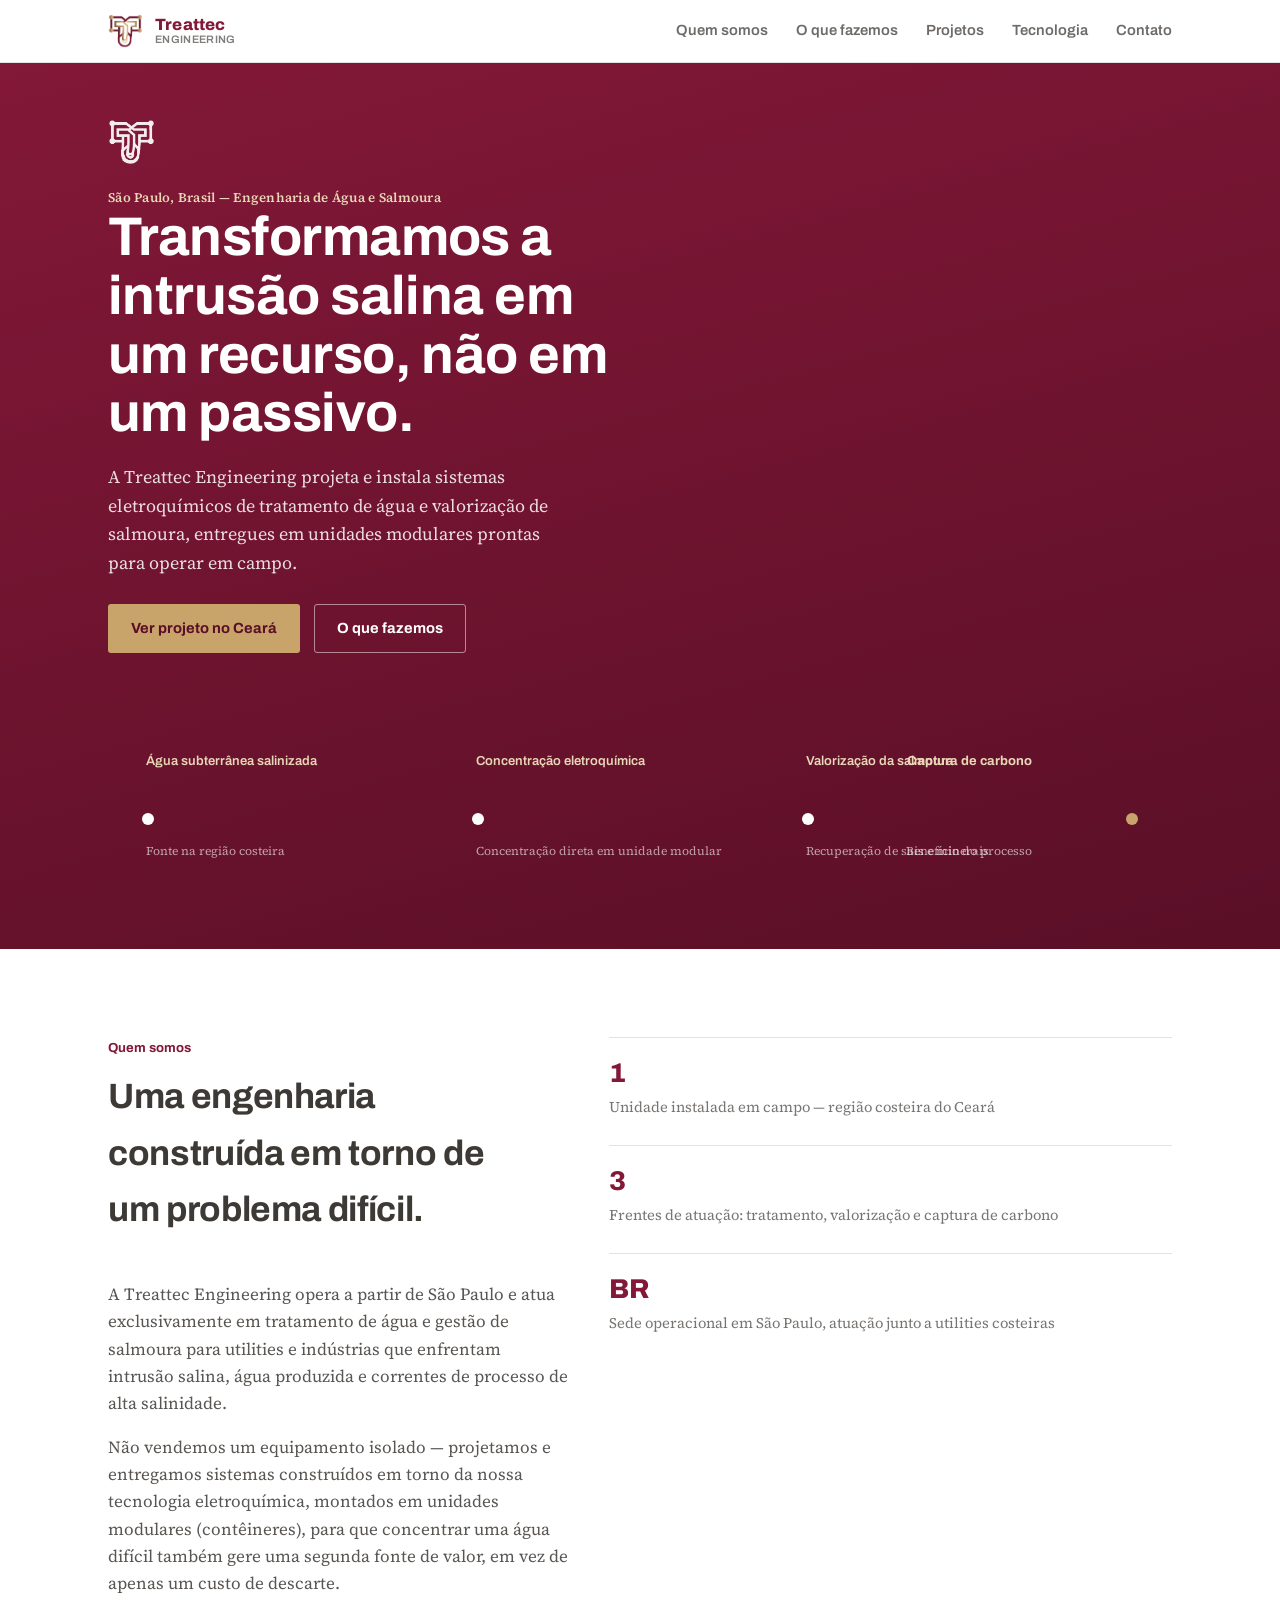
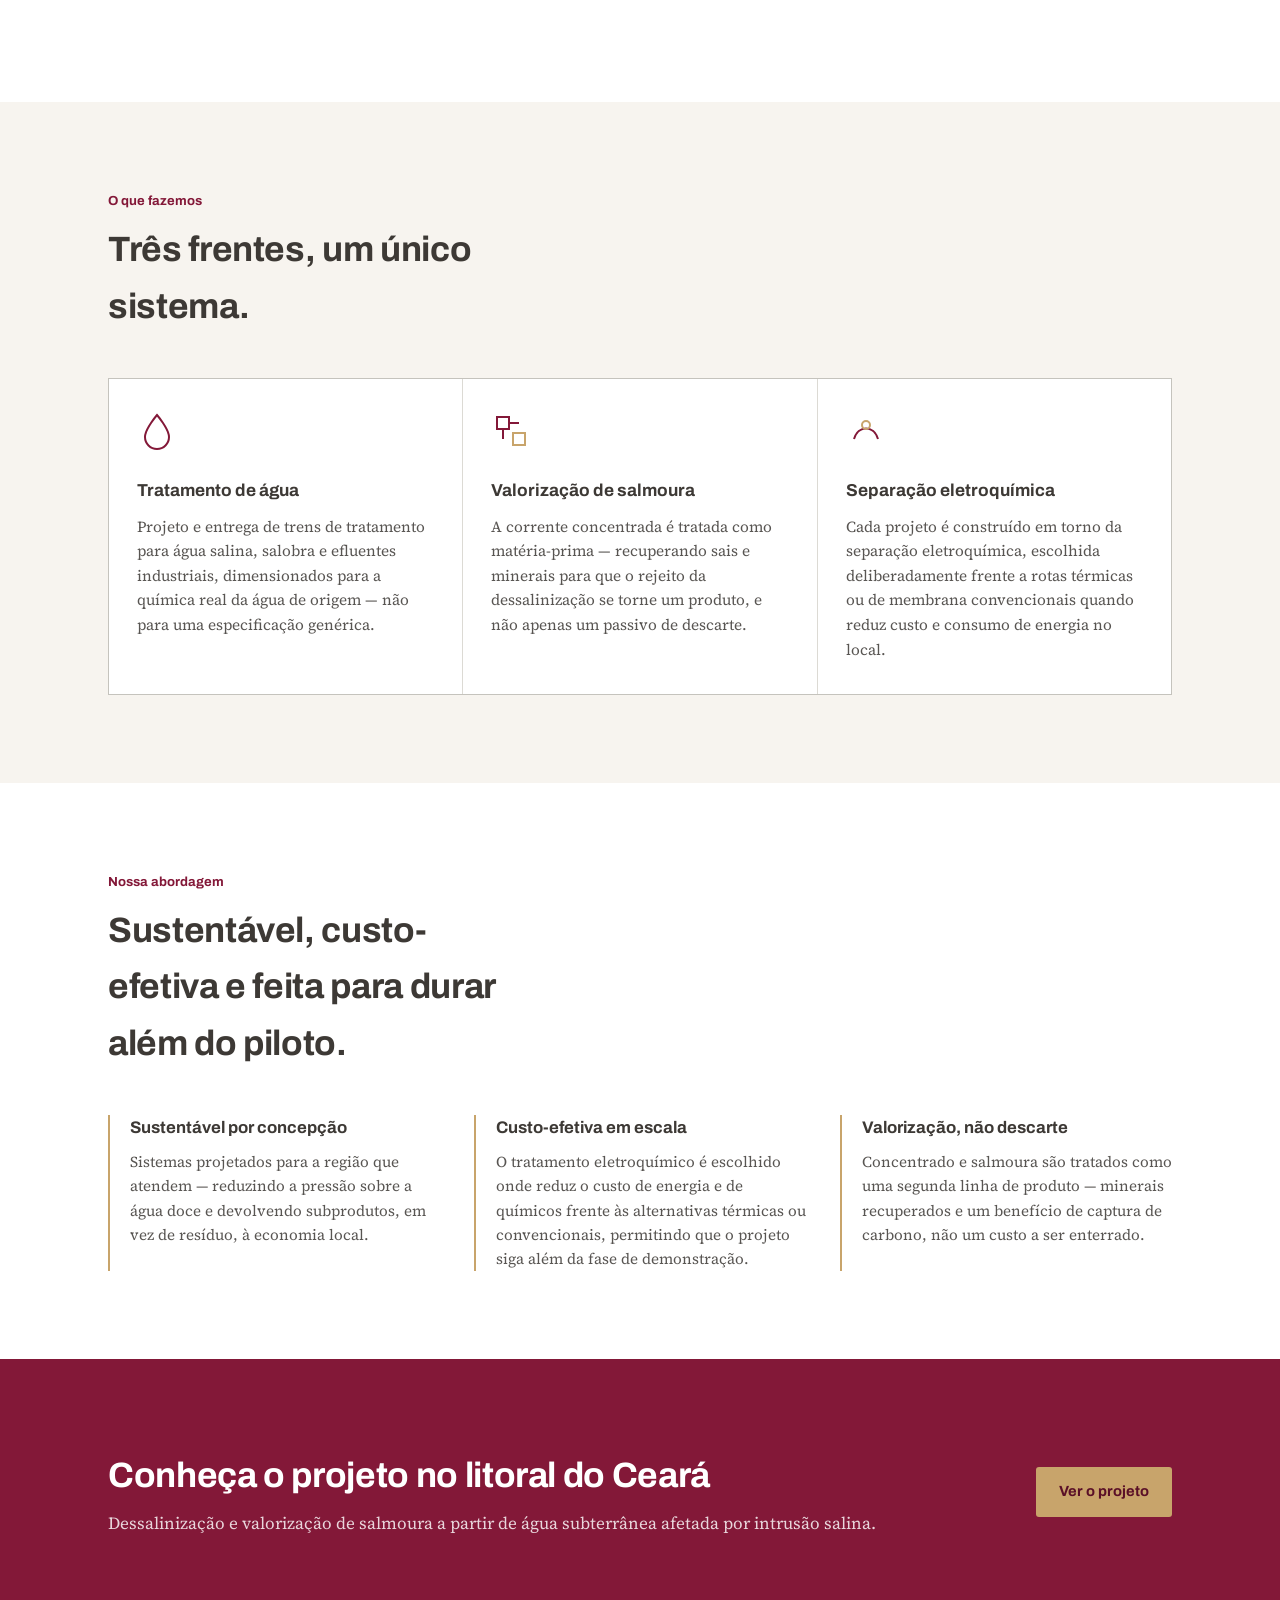
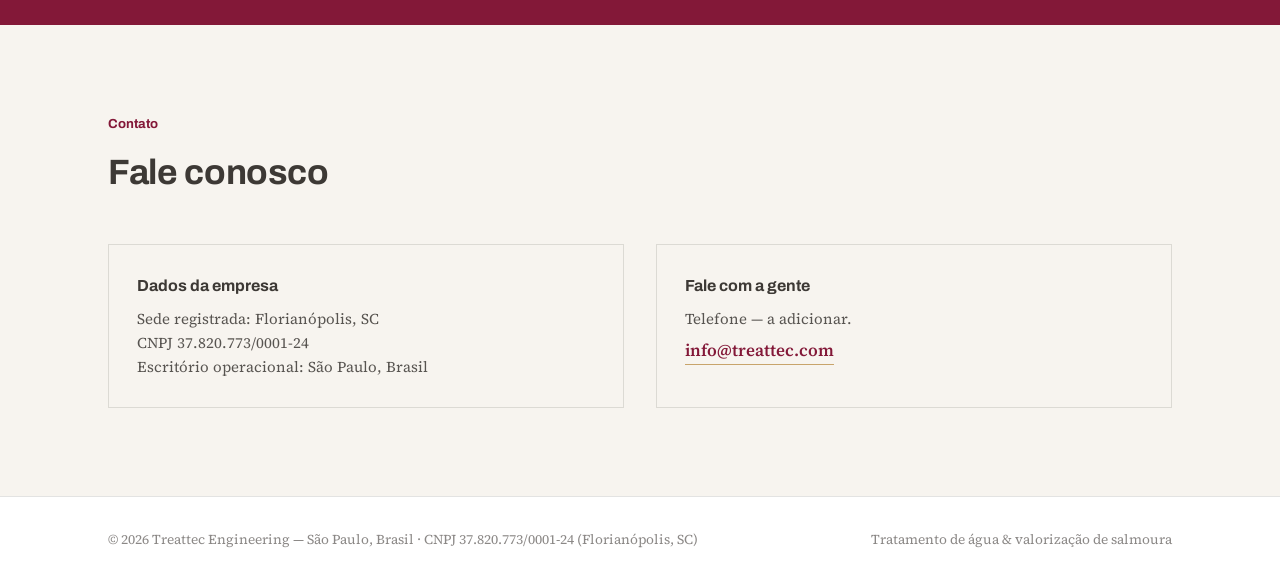
==== commit 4a58db99: "Remove SONIXED branding from the home page SONIXED is now referenced only on the Ceara project page " ====
--- a/index.html
+++ b/index.html
@@ -36,7 +36,7 @@
       <img class="hero-mark" src="assets/img/logo-mark.png" alt="">
       <div class="eyebrow">São Paulo, Brasil — Engenharia de Água e Salmoura</div>
       <h1>Transformamos a intrusão salina em um recurso, não em um passivo.</h1>
-      <p class="lede">A Treattec Engineering projeta e instala sistemas eletroquímicos de tratamento de água e valorização de salmoura, sob a tecnologia SONIXED, entregues em unidades modulares prontas para operar em campo.</p>
+      <p class="lede">A Treattec Engineering projeta e instala sistemas eletroquímicos de tratamento de água e valorização de salmoura, entregues em unidades modulares prontas para operar em campo.</p>
       <div class="hero-actions">
         <a class="btn btn-gold" href="projetos.html">Ver projeto no Ceará</a>
         <a class="btn btn-outline" href="#o-que-fazemos">O que fazemos</a>
@@ -59,7 +59,7 @@
         <g transform="translate(370,90)">
           <circle cx="0" cy="40" r="6" fill="#FFFFFF"/>
           <text x="-2" y="-14" fill="#E7D7B6" font-family="Archivo, sans-serif" font-size="13" font-weight="600">Concentração eletroquímica</text>
-          <text x="-2" y="76" fill="rgba(255,255,255,0.6)" font-family="Source Serif 4, serif" font-size="12">Tecnologia SONIXED</text>
+          <text x="-2" y="76" fill="rgba(255,255,255,0.6)" font-family="Source Serif 4, serif" font-size="12">Concentração direta em unidade modular</text>
         </g>
         <g transform="translate(700,90)">
           <circle cx="0" cy="40" r="6" fill="#FFFFFF"/>
@@ -85,13 +85,13 @@
       </div>
       <div class="prose">
         <p>A Treattec Engineering opera a partir de São Paulo e atua exclusivamente em tratamento de água e gestão de salmoura para utilities e indústrias que enfrentam intrusão salina, água produzida e correntes de processo de alta salinidade.</p>
-        <p>Não vendemos um equipamento isolado — projetamos e entregamos sistemas construídos em torno da tecnologia eletroquímica SONIXED, montados em unidades modulares (contêineres), para que concentrar uma água difícil também gere uma segunda fonte de valor, em vez de apenas um custo de descarte.</p>
+        <p>Não vendemos um equipamento isolado — projetamos e entregamos sistemas construídos em torno da nossa tecnologia eletroquímica, montados em unidades modulares (contêineres), para que concentrar uma água difícil também gere uma segunda fonte de valor, em vez de apenas um custo de descarte.</p>
       </div>
     </div>
     <div class="stat-block">
       <div class="stat">
         <div class="num">1</div>
-        <div class="cap">Unidade SONIXED instalada em campo — região costeira do Ceará</div>
+        <div class="cap">Unidade instalada em campo — região costeira do Ceará</div>
       </div>
       <div class="stat">
         <div class="num">3</div>
@@ -124,8 +124,8 @@
       </div>
       <div class="service">
         <svg class="icon" viewBox="0 0 40 40" fill="none"><path d="M8 28c4-14 20-14 24 0" stroke="#831838" stroke-width="2"/><circle cx="20" cy="14" r="4" stroke="#C8A46B" stroke-width="2"/></svg>
-        <h3>Tecnologia SONIXED</h3>
-        <p>Cada projeto é construído em torno da separação eletroquímica SONIXED, escolhida deliberadamente frente a rotas térmicas ou de membrana convencionais quando reduz custo e consumo de energia no local.</p>
+        <h3>Separação eletroquímica</h3>
+        <p>Cada projeto é construído em torno da separação eletroquímica, escolhida deliberadamente frente a rotas térmicas ou de membrana convencionais quando reduz custo e consumo de energia no local.</p>
       </div>
     </div>
   </div>
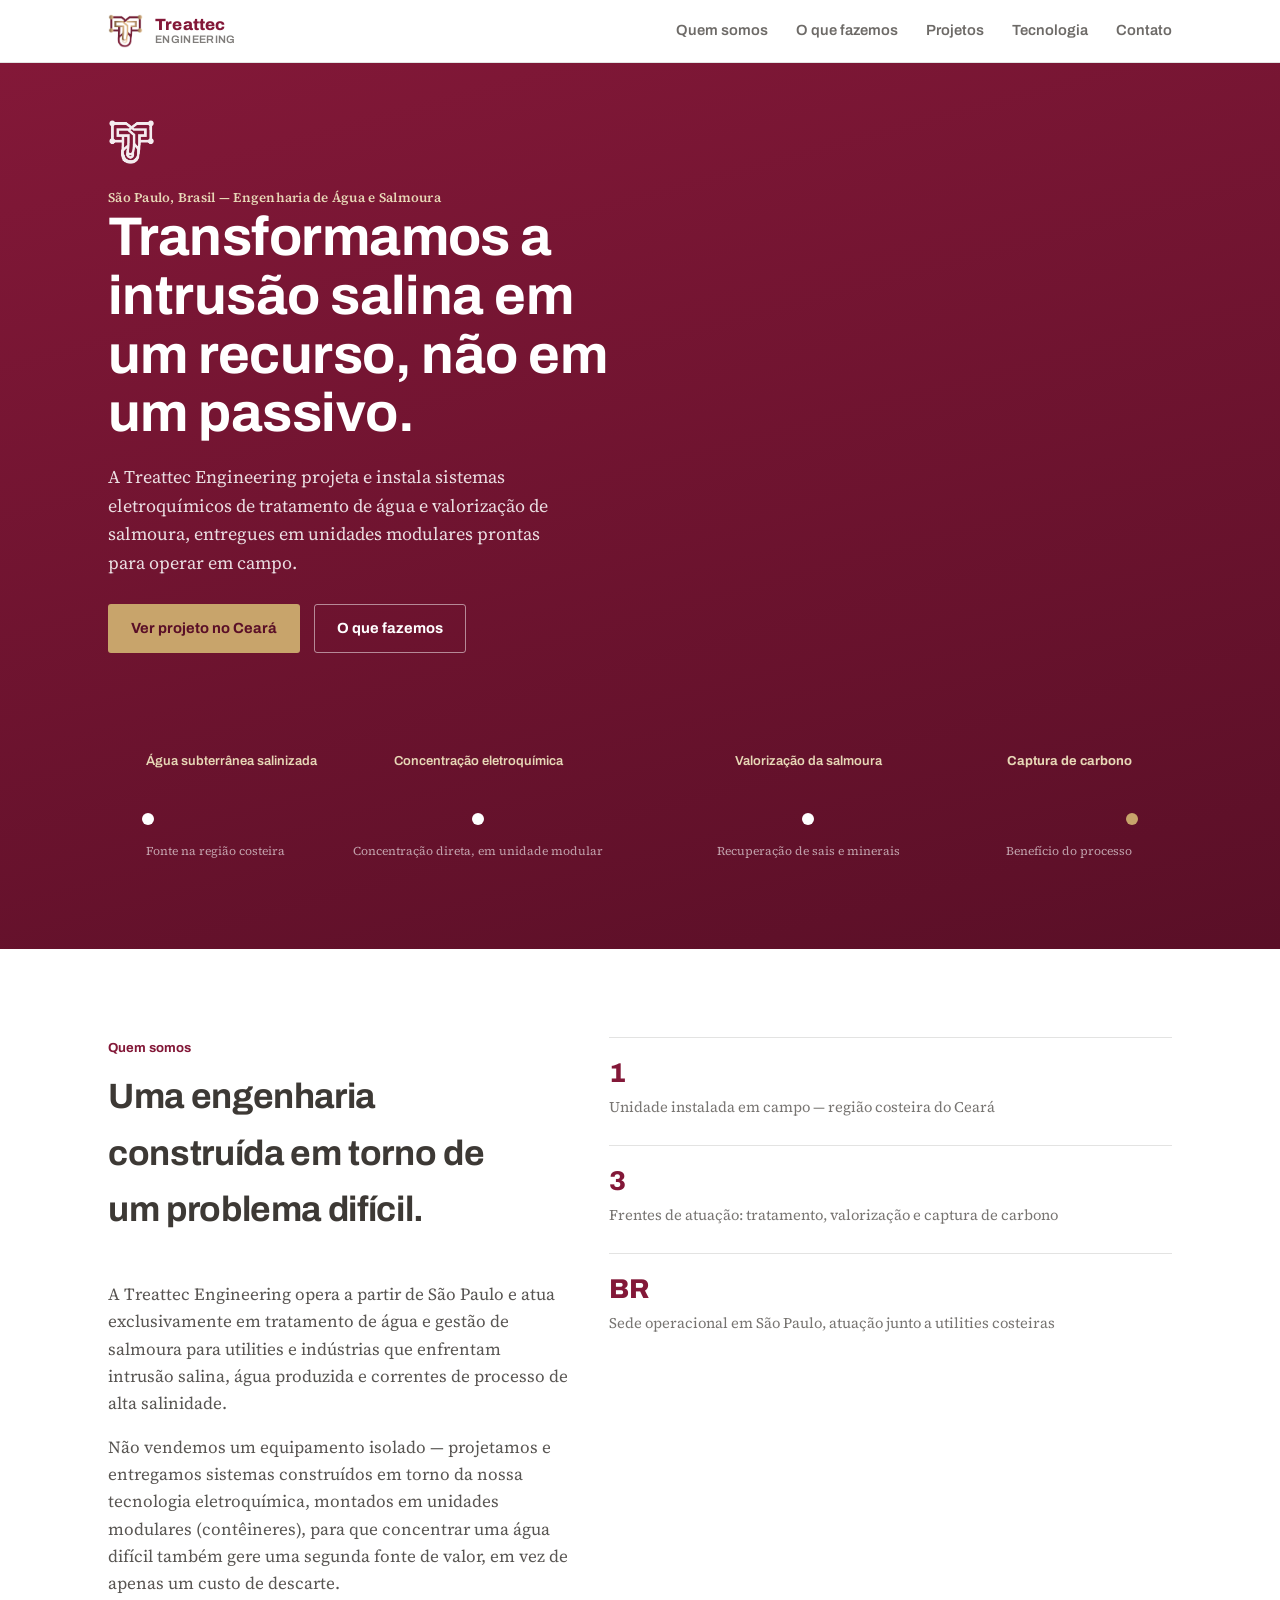
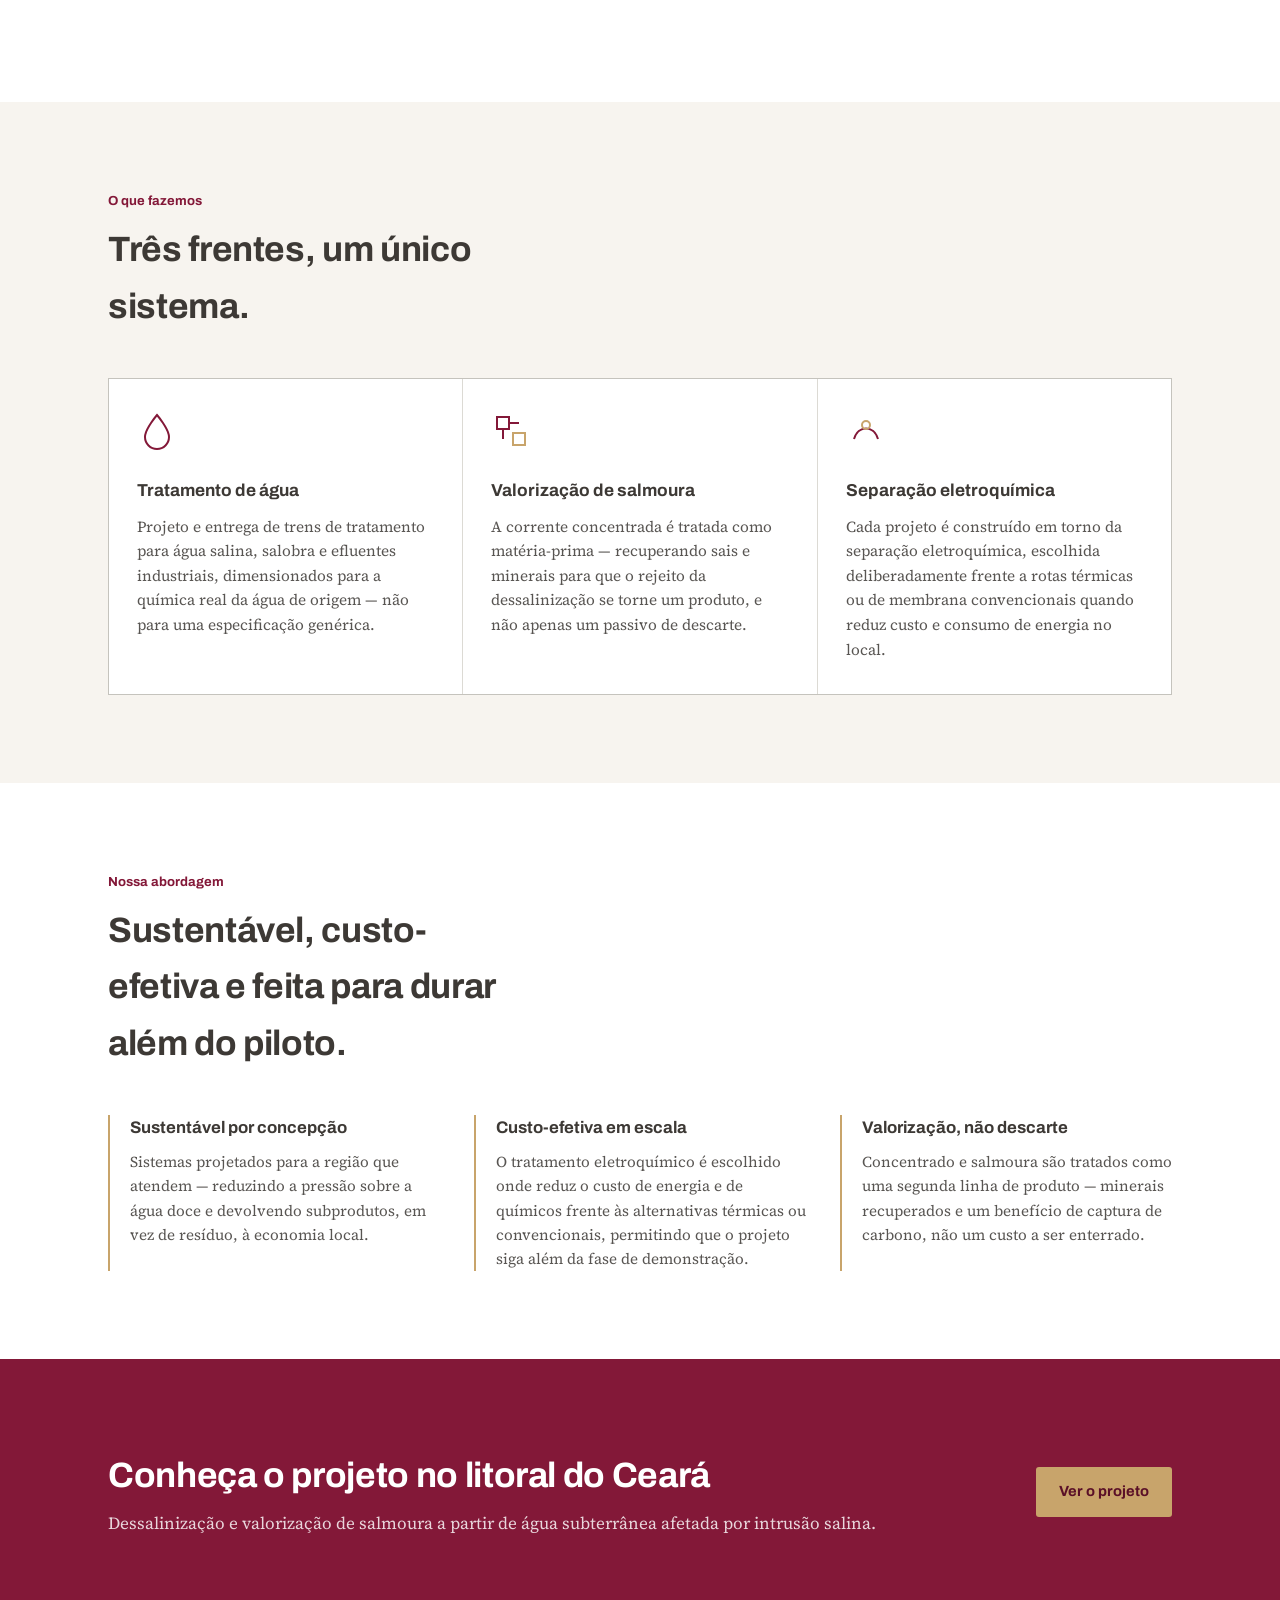
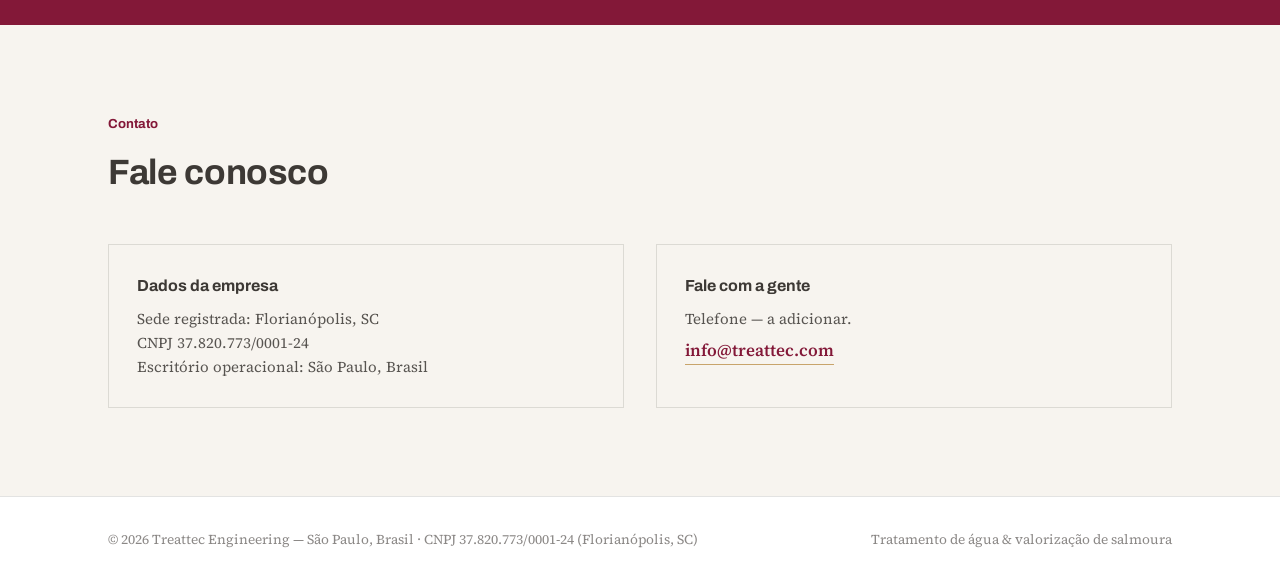
==== commit 62ea7acd: "Fix overlapping labels in the hero flow diagram The third node's labels ran left-to-right into the f" ====
--- a/index.html
+++ b/index.html
@@ -58,18 +58,18 @@
         </g>
         <g transform="translate(370,90)">
           <circle cx="0" cy="40" r="6" fill="#FFFFFF"/>
-          <text x="-2" y="-14" fill="#E7D7B6" font-family="Archivo, sans-serif" font-size="13" font-weight="600">Concentração eletroquímica</text>
-          <text x="-2" y="76" fill="rgba(255,255,255,0.6)" font-family="Source Serif 4, serif" font-size="12">Concentração direta em unidade modular</text>
+          <text x="0" y="-14" fill="#E7D7B6" font-family="Archivo, sans-serif" font-size="13" font-weight="600" text-anchor="middle">Concentração eletroquímica</text>
+          <text x="0" y="76" fill="rgba(255,255,255,0.6)" font-family="Source Serif 4, serif" font-size="12" text-anchor="middle">Concentração direta, em unidade modular</text>
         </g>
         <g transform="translate(700,90)">
           <circle cx="0" cy="40" r="6" fill="#FFFFFF"/>
-          <text x="-2" y="-14" fill="#E7D7B6" font-family="Archivo, sans-serif" font-size="13" font-weight="600">Valorização da salmoura</text>
-          <text x="-2" y="76" fill="rgba(255,255,255,0.6)" font-family="Source Serif 4, serif" font-size="12">Recuperação de sais e minerais</text>
+          <text x="0" y="-14" fill="#E7D7B6" font-family="Archivo, sans-serif" font-size="13" font-weight="600" text-anchor="middle">Valorização da salmoura</text>
+          <text x="0" y="76" fill="rgba(255,255,255,0.6)" font-family="Source Serif 4, serif" font-size="12" text-anchor="middle">Recuperação de sais e minerais</text>
         </g>
         <g transform="translate(1024,90)">
           <circle cx="0" cy="40" r="6" fill="#C8A46B"/>
-          <text x="-100" y="-14" fill="#E7D7B6" font-family="Archivo, sans-serif" font-size="13" font-weight="700" text-anchor="end">Captura de carbono</text>
-          <text x="-100" y="76" fill="rgba(255,255,255,0.6)" font-family="Source Serif 4, serif" font-size="12" text-anchor="end">Benefício do processo</text>
+          <text x="0" y="-14" fill="#E7D7B6" font-family="Archivo, sans-serif" font-size="13" font-weight="700" text-anchor="end">Captura de carbono</text>
+          <text x="0" y="76" fill="rgba(255,255,255,0.6)" font-family="Source Serif 4, serif" font-size="12" text-anchor="end">Benefício do processo</text>
         </g>
       </svg>
     </div>
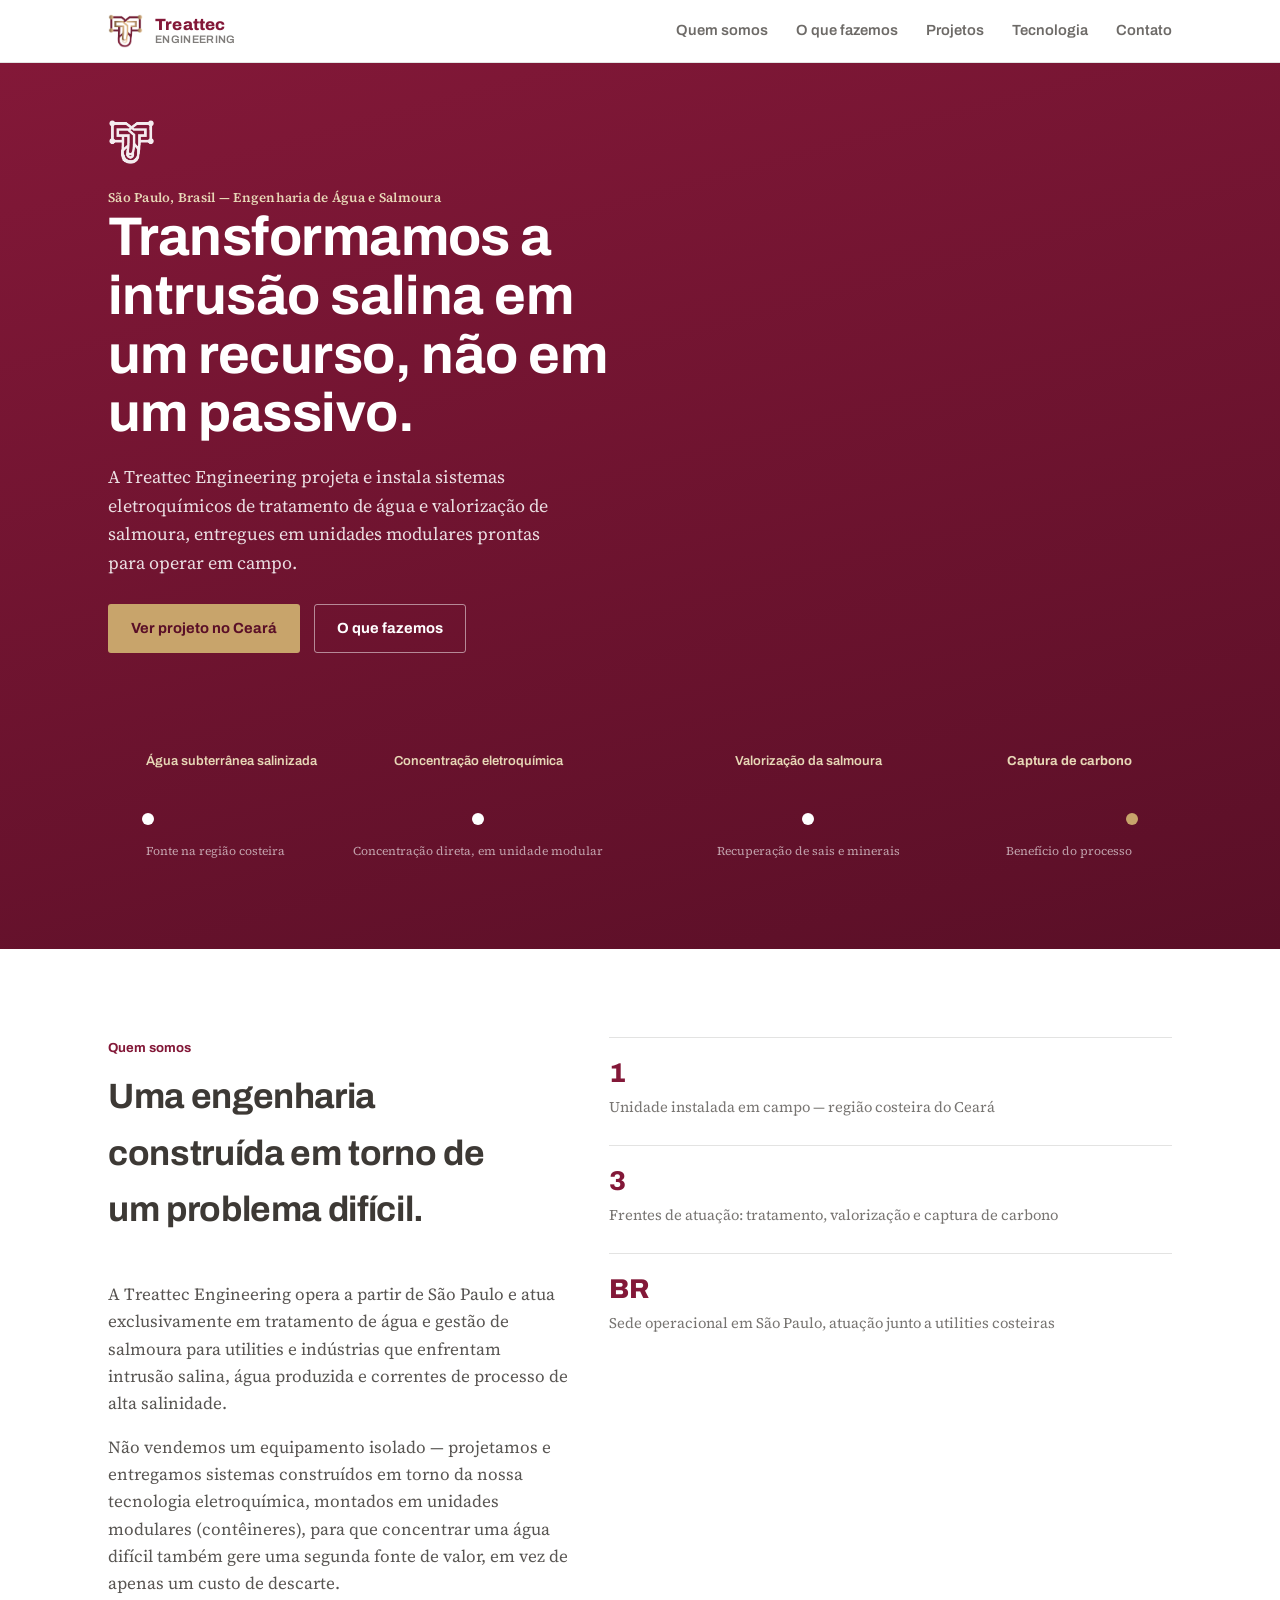
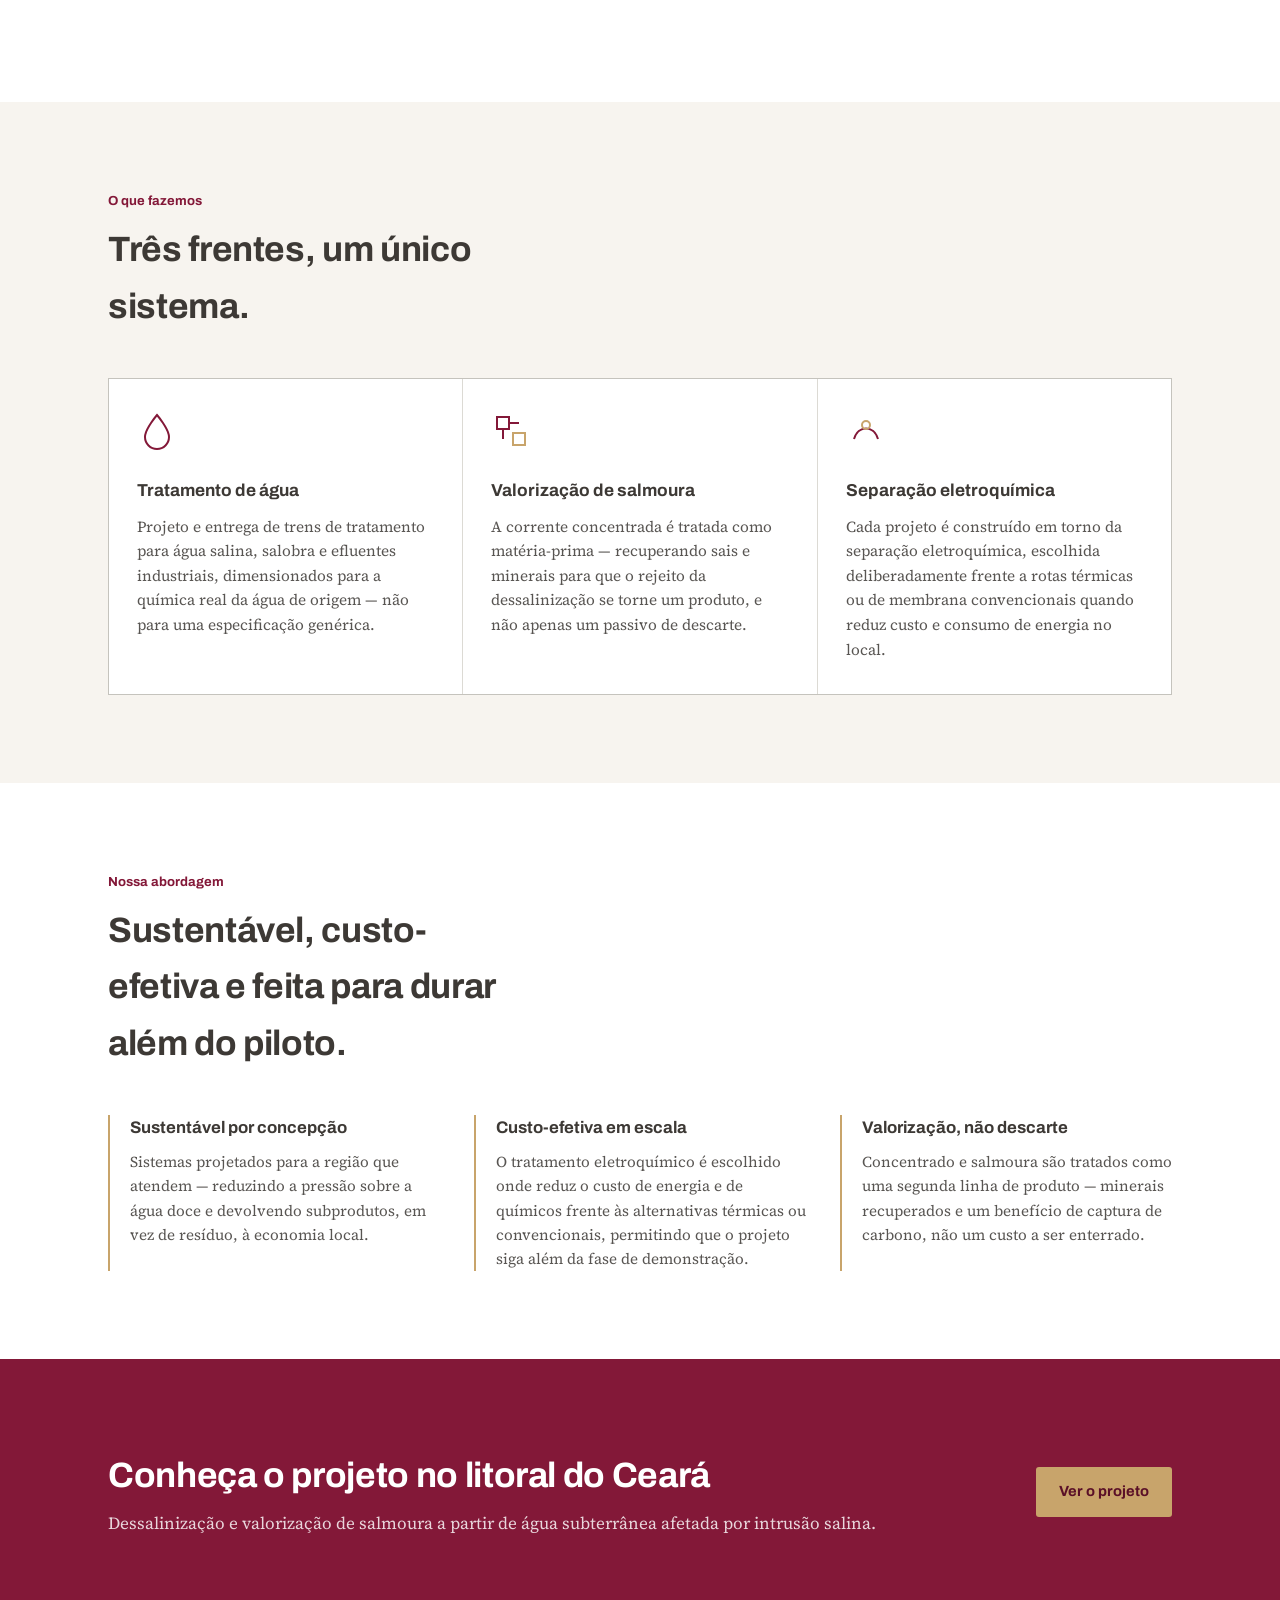
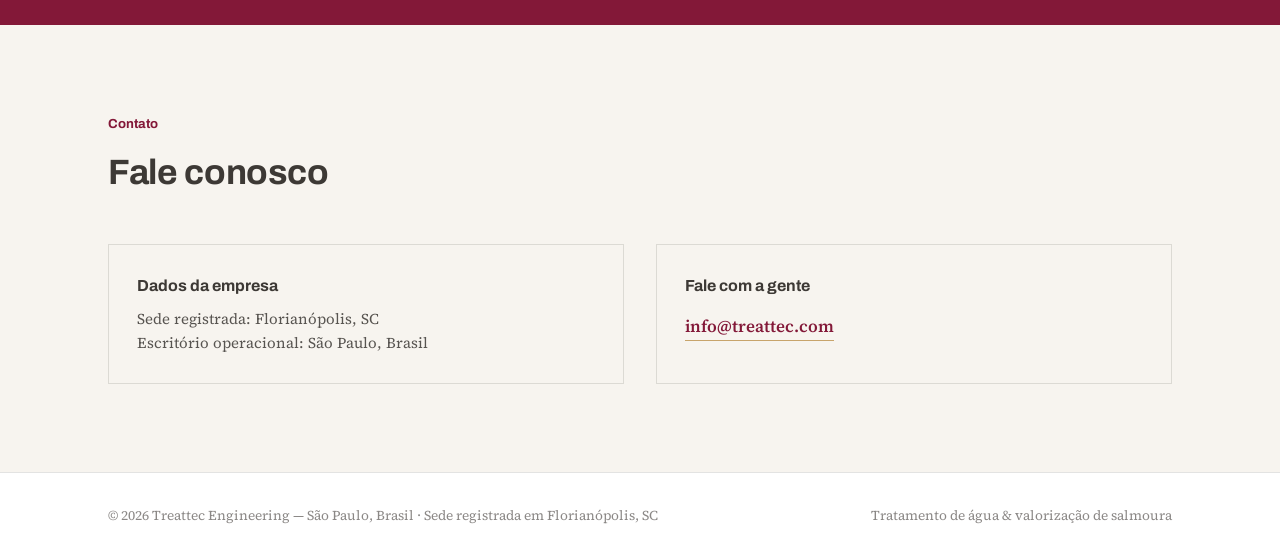
==== commit 90e180f2: "Remove the phone placeholder and the CNPJ from the site The contact card no longer carries the 'Tele" ====
--- a/index.html
+++ b/index.html
@@ -173,11 +173,10 @@
     <div class="contact-grid">
       <div class="contact-card">
         <h3>Dados da empresa</h3>
-        <p>Sede registrada: Florianópolis, SC<br>CNPJ 37.820.773/0001-24<br>Escritório operacional: São Paulo, Brasil</p>
+        <p>Sede registrada: Florianópolis, SC<br>Escritório operacional: São Paulo, Brasil</p>
       </div>
       <div class="contact-card">
         <h3>Fale com a gente</h3>
-        <p>Telefone — a adicionar.</p>
         <a class="email" href="mailto:info@treattec.com">info@treattec.com</a>
       </div>
     </div>
@@ -186,7 +185,7 @@
 
 <footer>
   <div class="wrap">
-    <span>© 2026 Treattec Engineering — São Paulo, Brasil · CNPJ 37.820.773/0001-24 (Florianópolis, SC)</span>
+    <span>© 2026 Treattec Engineering — São Paulo, Brasil · Sede registrada em Florianópolis, SC</span>
     <span>Tratamento de água &amp; valorização de salmoura</span>
   </div>
 </footer>
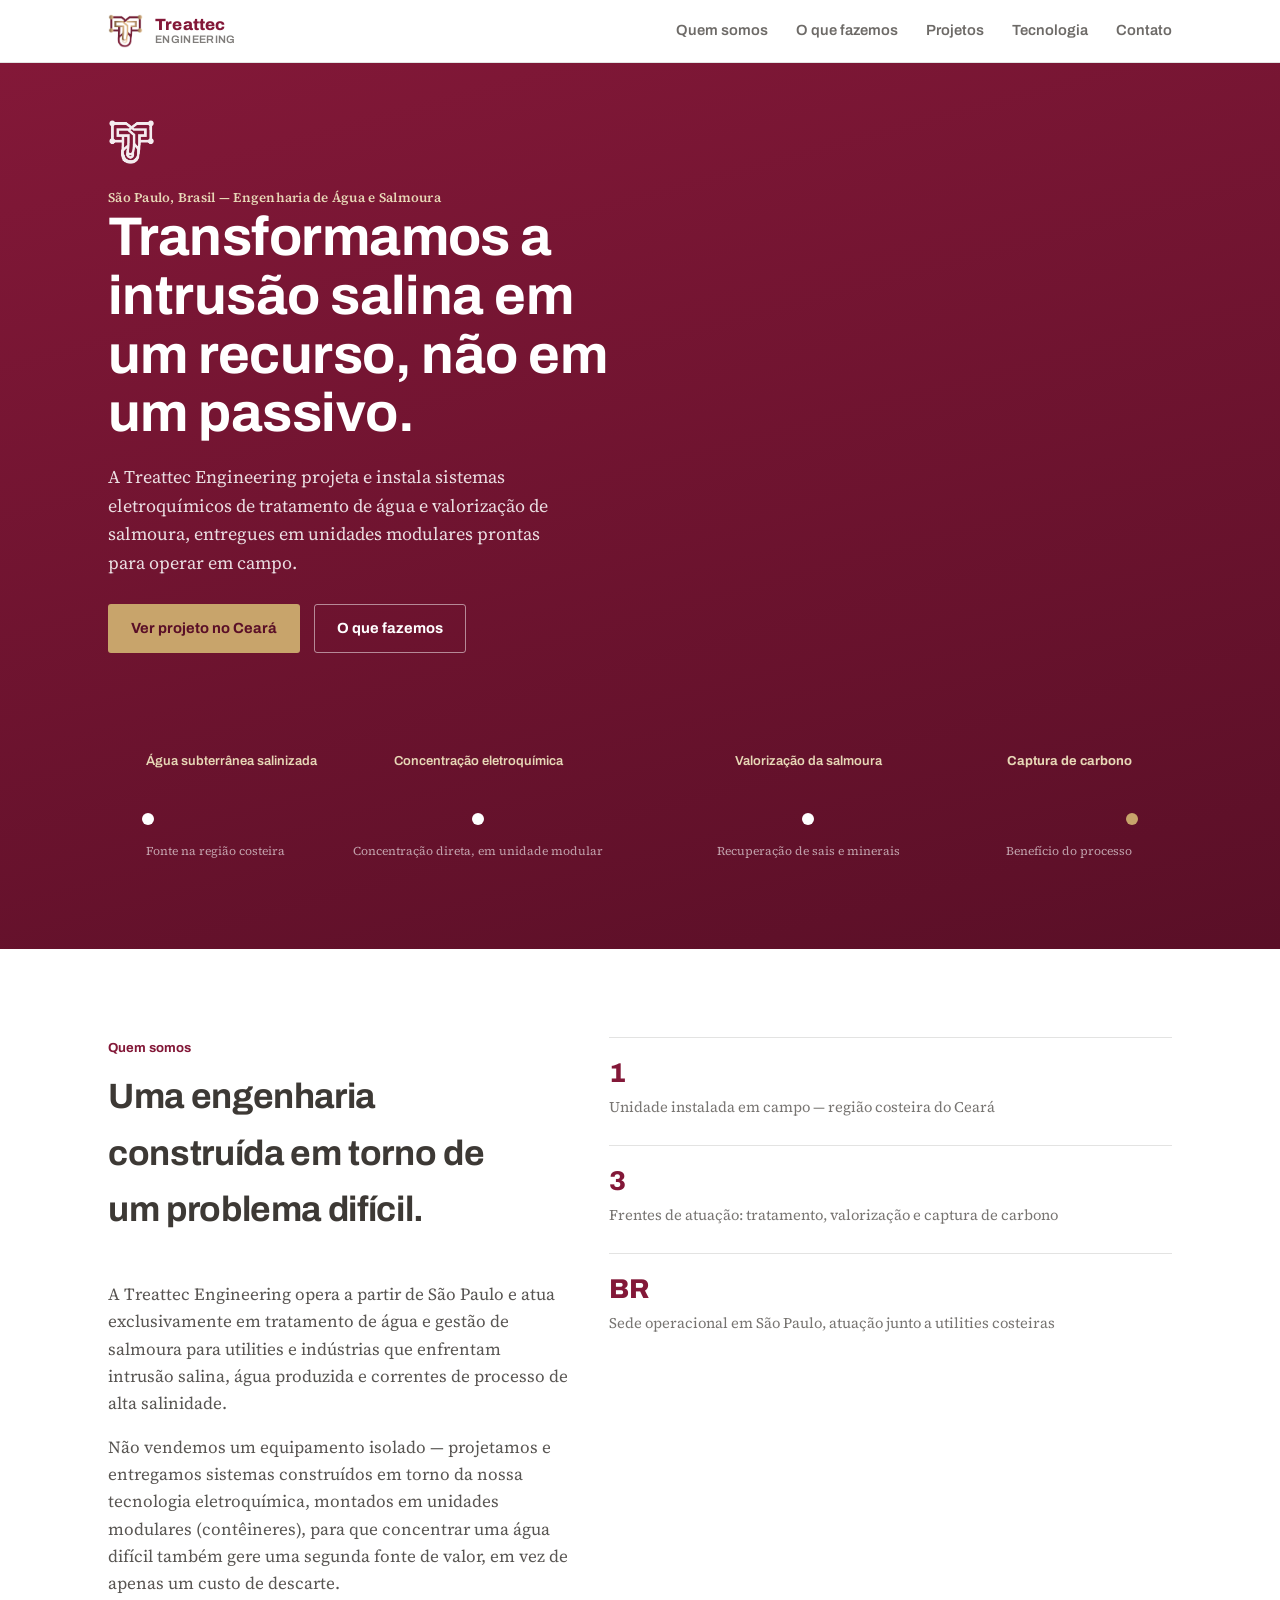
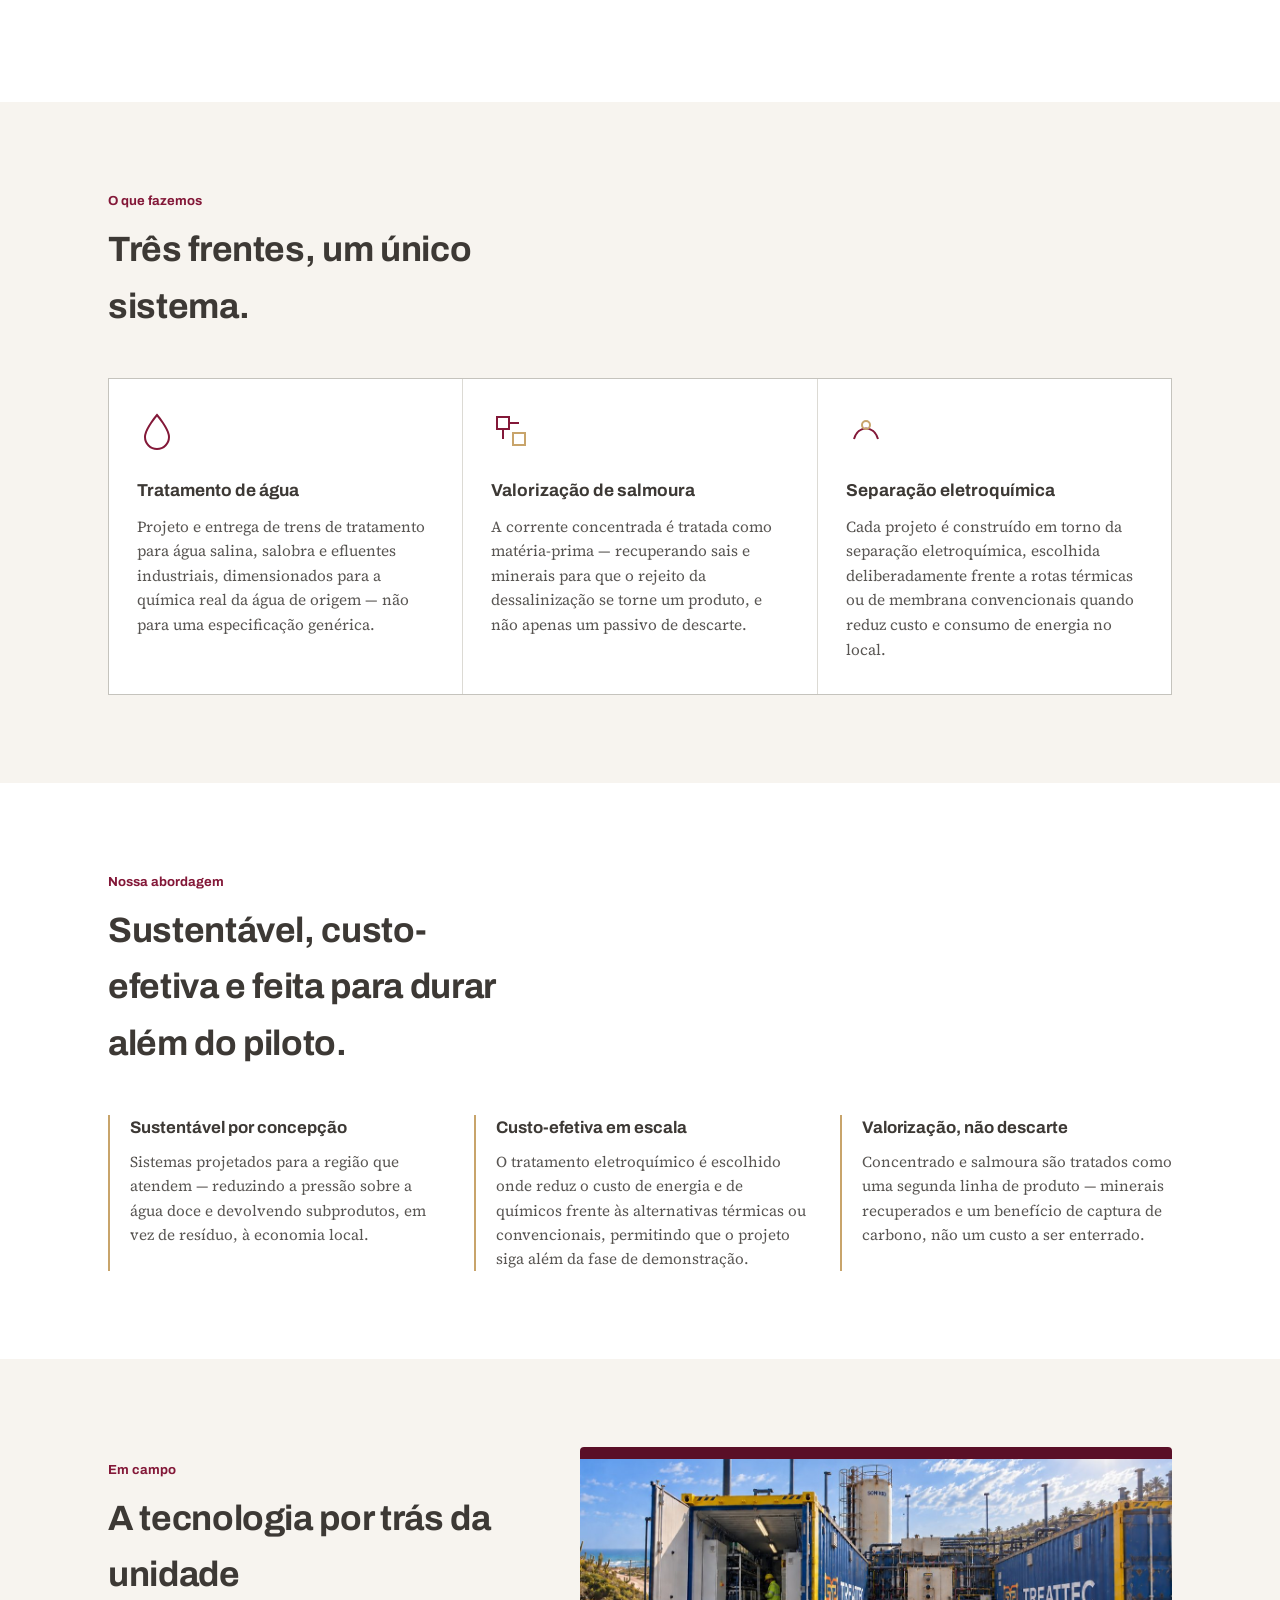
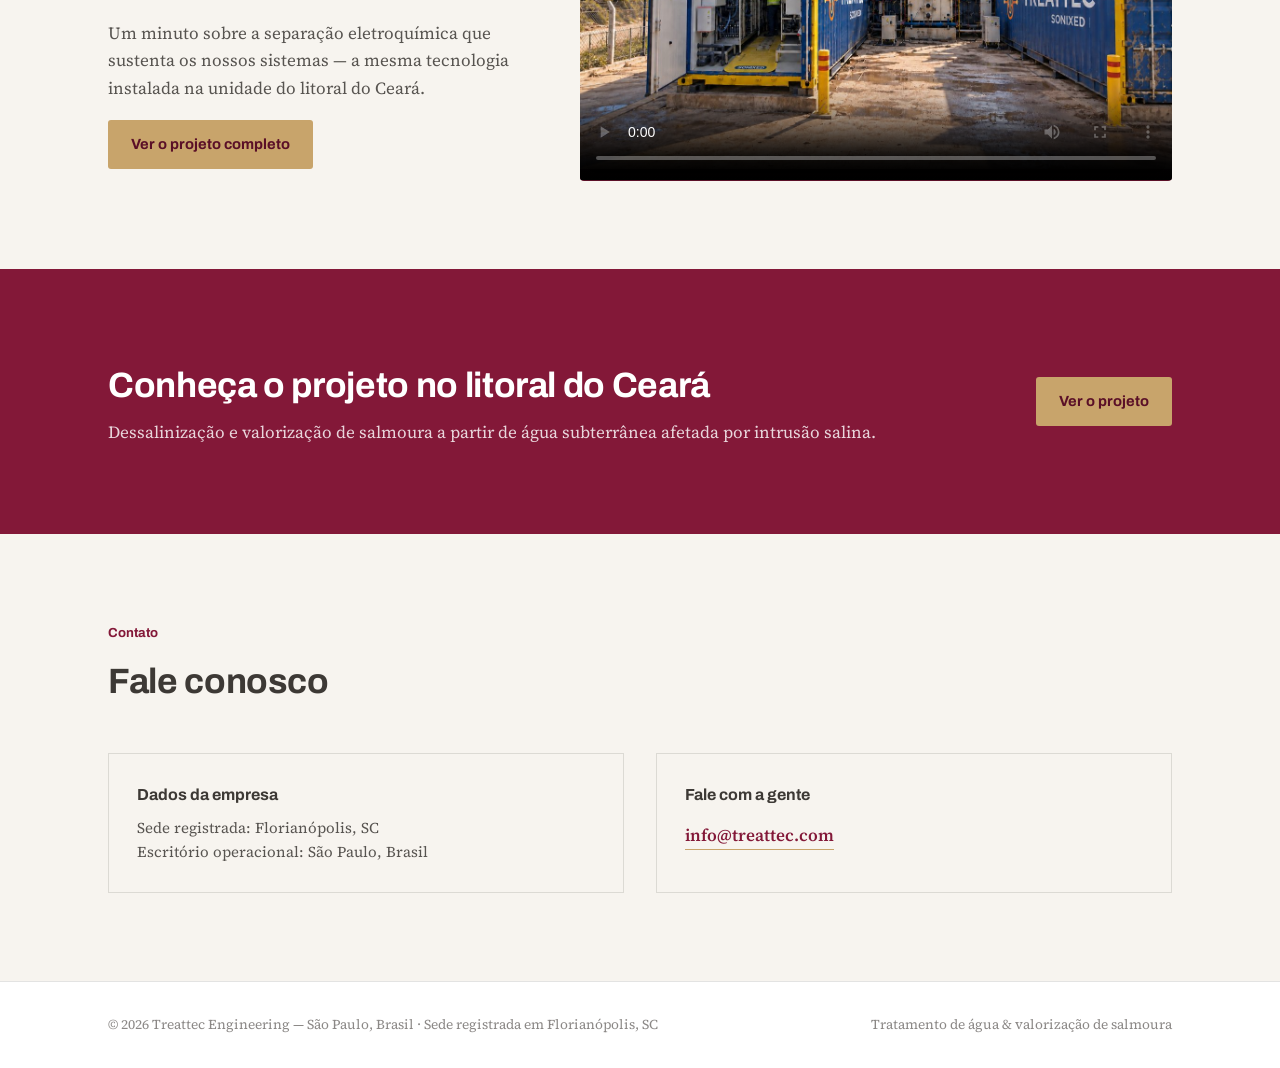
==== commit 1237ace8: "Add the video to the home page, drop the tecnologia notice block Home: new section above the Ceara c" ====
--- a/index.html
+++ b/index.html
@@ -4,6 +4,17 @@
 <meta charset="UTF-8">
 <meta name="viewport" content="width=device-width, initial-scale=1, viewport-fit=cover">
 <title>Treattec Engineering — Tratamento de Água e Valorização de Salmoura</title>
+<meta name="description" content="A Treattec projeta e instala sistemas eletroquímicos de tratamento de água e valorização de salmoura, em unidades modulares prontas para o campo.">
+<link rel="canonical" href="https://treattec.com/">
+<meta property="og:type" content="website">
+<meta property="og:site_name" content="Treattec Engineering">
+<meta property="og:locale" content="pt_BR">
+<meta property="og:url" content="https://treattec.com/">
+<meta property="og:title" content="Treattec Engineering — Tratamento de Água e Valorização de Salmoura">
+<meta property="og:description" content="Sistemas eletroquímicos de tratamento de água e valorização de salmoura, entregues em unidades modulares prontas para operar em campo.">
+<meta property="og:image" content="https://treattec.com/assets/img/project-gate.jpg">
+<meta property="og:image:alt" content="Unidade modular da Treattec instalada junto à costa">
+<meta name="twitter:card" content="summary_large_image">
 <link rel="preconnect" href="https://fonts.googleapis.com">
 <link rel="preconnect" href="https://fonts.gstatic.com" crossorigin>
 <link href="https://fonts.googleapis.com/css2?family=Archivo:wght@500;600;700;800&family=Source+Serif+4:opsz,wght@8..60,400;8..60,500;8..60,600&display=swap" rel="stylesheet">
@@ -20,7 +31,10 @@
         <span class="brand-sub">ENGINEERING</span>
       </div>
     </a>
-    <div class="navlinks">
+      <button class="navtoggle" type="button" aria-expanded="false" aria-controls="navlinks" aria-label="Abrir menu">
+        <span class="navtoggle-bar" aria-hidden="true"></span>
+      </button>
+    <div class="navlinks" id="navlinks">
       <a href="index.html#quem-somos">Quem somos</a>
       <a href="index.html#o-que-fazemos">O que fazemos</a>
       <a href="projetos.html">Projetos</a>
@@ -72,6 +86,12 @@
           <text x="0" y="76" fill="rgba(255,255,255,0.6)" font-family="Source Serif 4, serif" font-size="12" text-anchor="end">Benefício do processo</text>
         </g>
       </svg>
+      <ol class="flow-steps">
+        <li><strong>Água subterrânea salinizada</strong><span>Fonte na região costeira</span></li>
+        <li><strong>Concentração eletroquímica</strong><span>Concentração direta, em unidade modular</span></li>
+        <li><strong>Valorização da salmoura</strong><span>Recuperação de sais e minerais</span></li>
+        <li><strong>Captura de carbono</strong><span>Benefício do processo</span></li>
+      </ol>
     </div>
   </div>
 </section>
@@ -154,6 +174,29 @@
   </div>
 </section>
 
+<section id="video" class="band-alt">
+  <div class="wrap video-grid">
+    <div>
+      <div class="section-head">
+        <div class="label">Em campo</div>
+        <h2>A tecnologia por trás da unidade</h2>
+      </div>
+      <p>Um minuto sobre a separação eletroquímica que sustenta os nossos sistemas — a mesma tecnologia instalada na unidade do litoral do Ceará.</p>
+      <div class="hero-actions" style="margin-top: 18px;">
+        <a class="btn btn-gold" href="projetos.html">Ver o projeto completo</a>
+      </div>
+    </div>
+    <div class="video-wrap">
+      <video controls preload="metadata" playsinline webkit-playsinline
+             width="1280" height="720" poster="assets/img/project-container-open.jpg">
+        <source src="assets/video/sonixed-tecnologia.mp4" type='video/mp4; codecs="avc1.640028, mp4a.40.2"'>
+        <p>Seu navegador não suporta vídeo incorporado.
+           <a href="assets/video/sonixed-tecnologia.mp4">Baixe o vídeo</a> para assistir.</p>
+      </video>
+    </div>
+  </div>
+</section>
+
 <section class="cta-band">
   <div class="wrap">
     <div>
@@ -190,5 +233,7 @@
   </div>
 </footer>
 
+<script src="assets/js/nav.js"></script>
+
 </body>
 </html>
--- a/style.css
+++ b/style.css
@@ -23,6 +23,7 @@
   font-size: 17px;
   line-height: 1.6;
   -webkit-font-smoothing: antialiased;
+  -webkit-text-size-adjust: 100%;
 }
 h1, h2, h3, .label, nav, button, .cta, .btn {
   font-family: 'Archivo', 'Helvetica Neue', Arial, sans-serif;
@@ -44,10 +45,10 @@
 .brand .brand-text { display: flex; flex-direction: column; line-height: 1.1; }
 .brand .brand-name { font-weight: 800; font-size: 1.02rem; color: var(--maroon); letter-spacing: 0.01em; }
 .brand .brand-sub { font-size: 0.68rem; font-weight: 600; color: var(--slate); opacity: 0.65; letter-spacing: 0.03em; }
-.navlinks { display: none; gap: 28px; font-size: 0.92rem; font-weight: 600; }
+.navlinks { display: flex; gap: 28px; font-size: 0.92rem; font-weight: 600; }
 .navlinks a { text-decoration: none; opacity: 0.75; color: var(--slate); }
 .navlinks a:hover, .navlinks a.active { opacity: 1; color: var(--maroon); }
-@media (min-width: 720px) { .navlinks { display: flex; } }
+.navtoggle { display: none; }
 
 /* Hero */
 .hero { background: linear-gradient(165deg, var(--maroon) 0%, var(--maroon-deep) 100%); color: var(--paper); padding: 56px 0 0; overflow: hidden; }
@@ -115,8 +116,11 @@
 .gallery figcaption { padding: 12px 16px; font-size: 0.85rem; color: rgba(61,57,53,0.75); }
 
 /* Video */
+.video-grid { display: grid; gap: 34px; align-items: center; }
+@media (min-width: 860px) { .video-grid { grid-template-columns: 0.85fr 1.15fr; } }
+.video-grid .section-head { margin-bottom: 18px; }
 .video-wrap { background: var(--maroon-deep); border-radius: 4px; overflow: hidden; }
-.video-wrap video { width: 100%; display: block; }
+.video-wrap video { width: 100%; height: auto; aspect-ratio: 16 / 9; display: block; }
 
 /* Tag list */
 .taglist { display: flex; flex-wrap: wrap; gap: 10px; margin-top: 22px; }
@@ -151,3 +155,89 @@
 footer .wrap { display: flex; justify-content: space-between; flex-wrap: wrap; gap: 10px; }
 
 @media (prefers-reduced-motion: reduce) { html { scroll-behavior: auto; } }
+
+/* ==========================================================================
+   Mobile
+   The hero flow (.flow-steps) and the scroll hints are mobile-only markup:
+   hidden here, revealed in the small-screen block below, where their
+   desktop counterparts (the hero SVG, the full-width process diagram) are
+   too small to read.
+   ========================================================================== */
+.flow-steps { display: none; }
+.scroll-hint { display: none; }
+
+/* Wide process diagram: scrollable at its readable size on small screens */
+@media (max-width: 780px) {
+  .process-diagram { overflow-x: auto; -webkit-overflow-scrolling: touch; padding: 14px; }
+  .process-diagram img { width: 760px; max-width: none; }
+  .scroll-hint { display: block; font-size: 0.8rem; font-style: italic; color: rgba(61,57,53,0.6); margin: -24px 0 26px; }
+  .table-scroll { -webkit-overflow-scrolling: touch; }
+}
+
+/* Hero flow: the SVG cannot shrink legibly, so stack it as a list instead */
+@media (max-width: 759px) {
+  .hero-diagram svg { display: none; }
+  .flow-steps { display: grid; list-style: none; margin: 0; padding: 0 0 8px; }
+  .flow-steps li { position: relative; padding: 0 0 20px 26px; }
+  .flow-steps li::before {
+    content: ''; position: absolute; left: 0; top: 7px;
+    width: 10px; height: 10px; border-radius: 50%; background: #FFFFFF;
+  }
+  .flow-steps li:last-child::before { background: var(--gold); }
+  .flow-steps li::after {
+    content: ''; position: absolute; left: 4px; top: 21px; bottom: 0;
+    width: 2px; background: rgba(231,215,182,0.3);
+  }
+  .flow-steps li:last-child::after { display: none; }
+  .flow-steps strong {
+    display: block; font-family: 'Archivo', sans-serif;
+    font-size: 0.95rem; font-weight: 600; color: var(--gold-soft);
+  }
+  .flow-steps span { font-size: 0.9rem; color: rgba(255,255,255,0.6); }
+}
+
+/* Collapsible navigation, tighter rhythm, larger touch targets */
+@media (max-width: 719px) {
+  .wrap { padding: 0 20px; }
+  nav.wrap { padding: 10px 20px; flex-wrap: wrap; }
+
+  .navtoggle {
+    display: inline-flex; align-items: center; justify-content: center;
+    width: 44px; height: 44px; padding: 0;
+    background: transparent; border: 1px solid var(--line);
+    border-radius: 4px; color: var(--maroon); cursor: pointer;
+  }
+  .navtoggle-bar, .navtoggle-bar::before, .navtoggle-bar::after {
+    content: ''; display: block; width: 18px; height: 2px; background: currentColor;
+  }
+  .navtoggle-bar::before { transform: translateY(-6px); }
+  .navtoggle-bar::after { transform: translateY(4px); }
+  .navtoggle[aria-expanded="true"] .navtoggle-bar { background: transparent; }
+  .navtoggle[aria-expanded="true"] .navtoggle-bar::before { transform: rotate(45deg); }
+  .navtoggle[aria-expanded="true"] .navtoggle-bar::after { transform: rotate(-45deg) translateY(-2px); }
+
+  .navlinks {
+    order: 3; width: 100%; flex-direction: column; gap: 0;
+    margin-top: 8px; border-top: 1px solid var(--line);
+  }
+  .navlinks a { padding: 13px 2px; border-bottom: 1px solid var(--line); opacity: 0.9; }
+  .navlinks[hidden] { display: none; }
+
+  section { padding: 56px 0; }
+  .section-head { margin-bottom: 30px; }
+  .hero { padding-top: 40px; }
+  .hero-mark { height: 40px; margin-bottom: 18px; }
+  .hero .wrap { gap: 28px; }
+  .page-head { padding: 40px 0; }
+
+  .service { padding: 26px 22px; }
+  .pillars { gap: 26px; }
+  .gallery img { height: 220px; }
+  .contact-card { padding: 22px; }
+  .contact-card a.email { padding: 6px 0; }
+  .callout { padding: 16px 18px; font-size: 1.05rem; }
+  .notice { padding: 16px 18px; }
+  .cta-band .wrap { gap: 18px; }
+  .btn { padding: 13px 22px; }
+  footer .wrap { flex-direction: column; gap: 6px; }
+}
